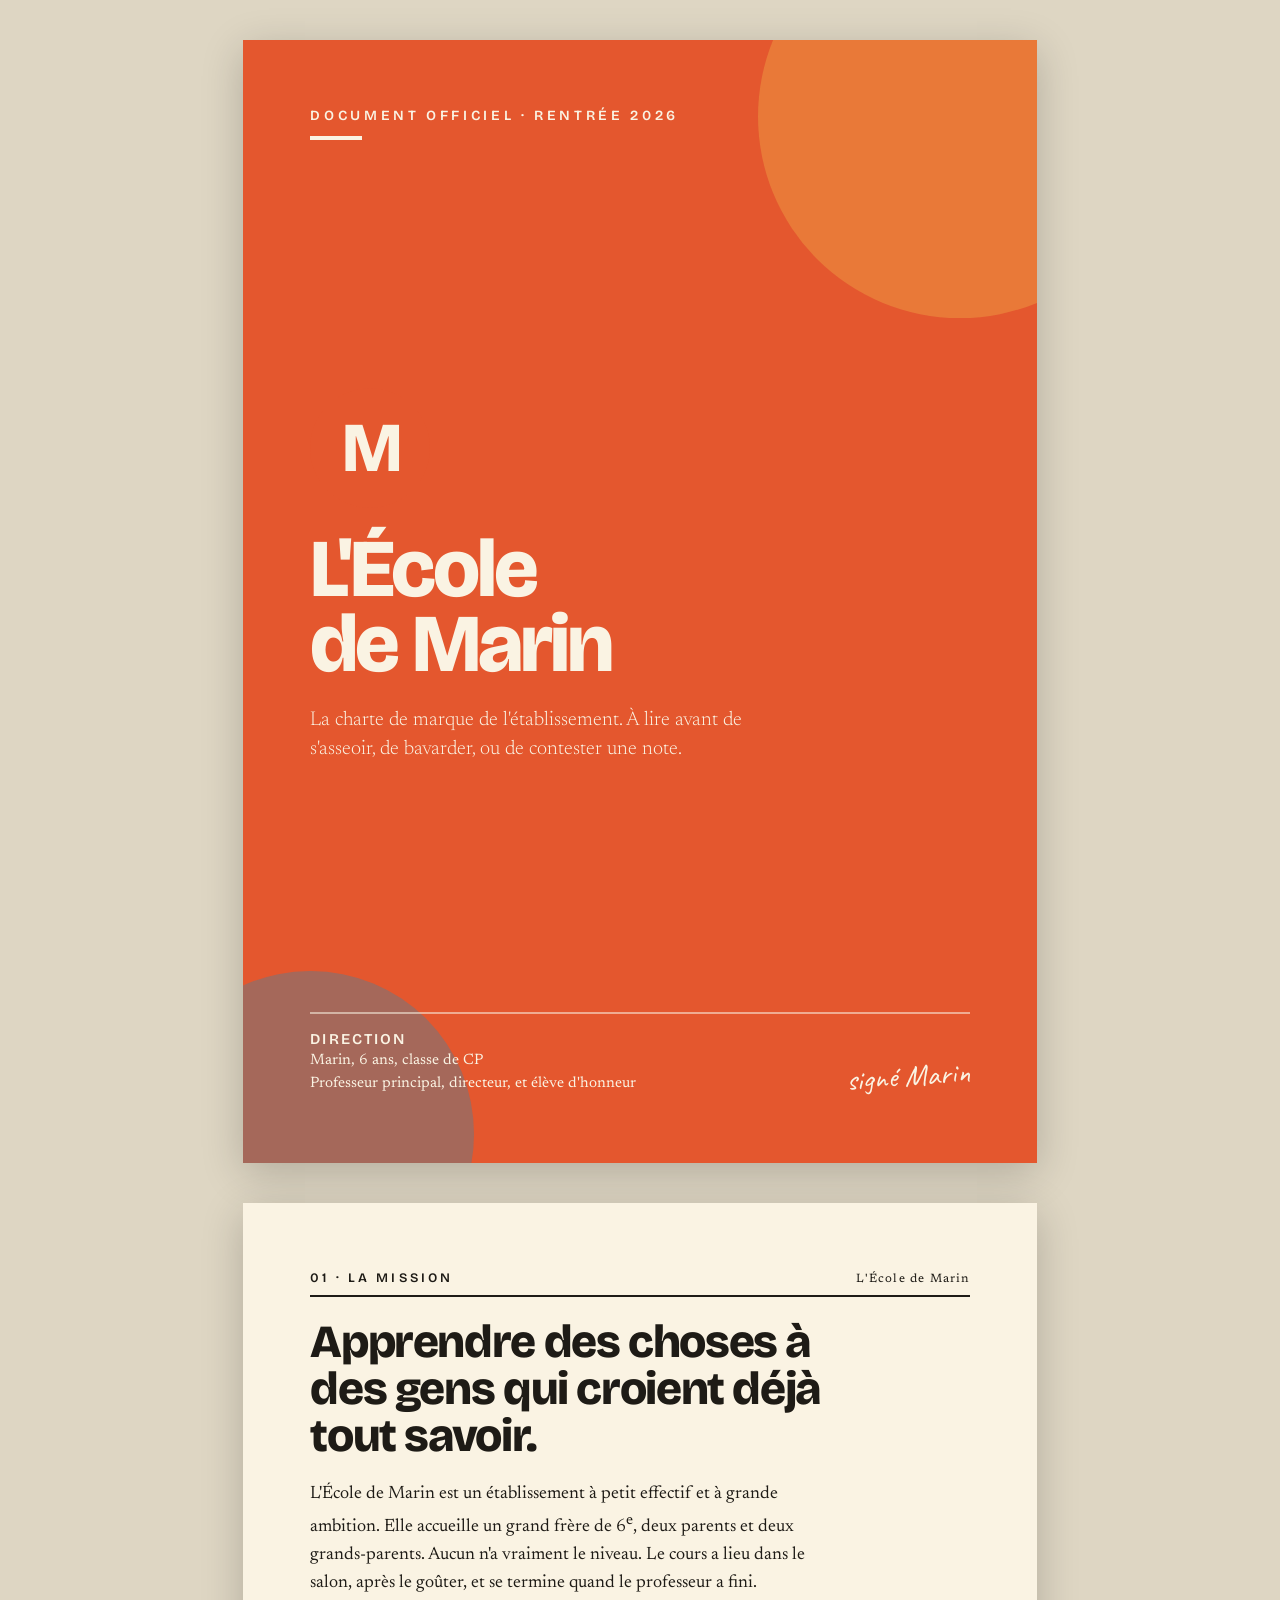
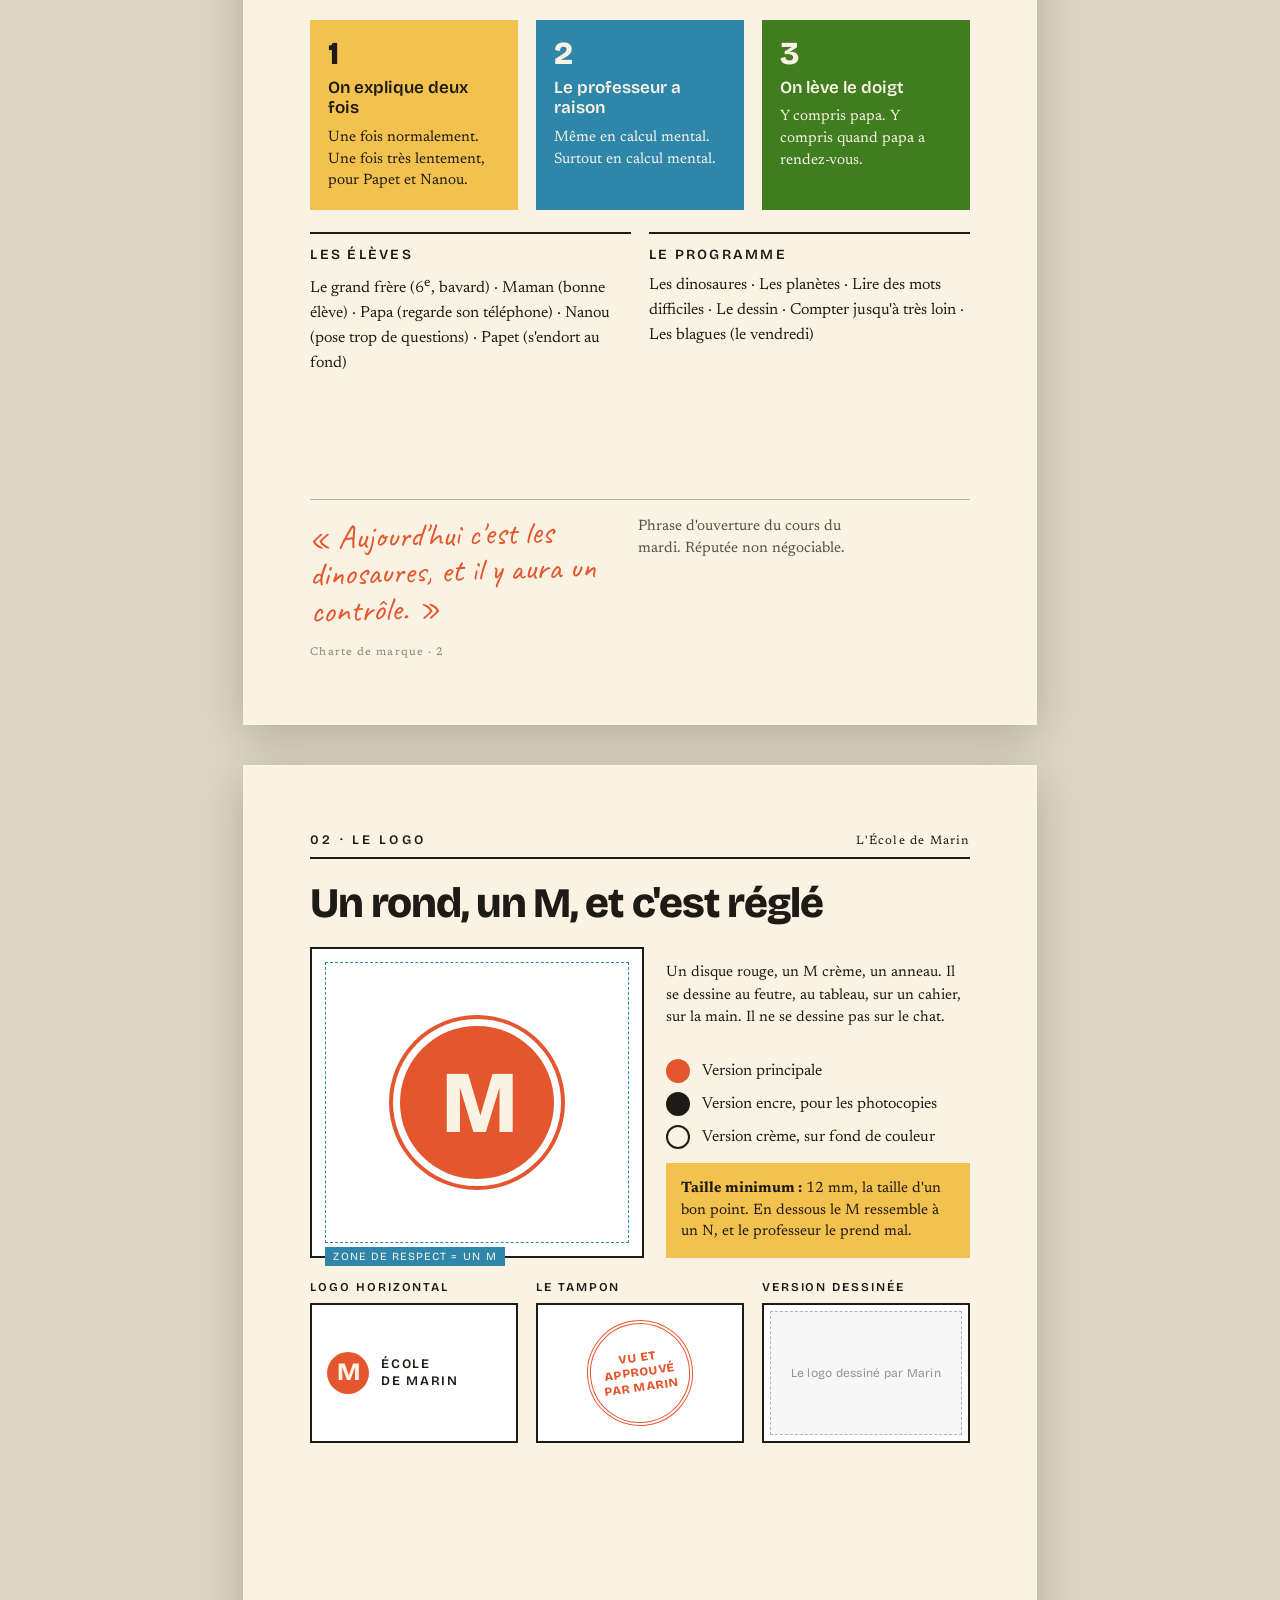
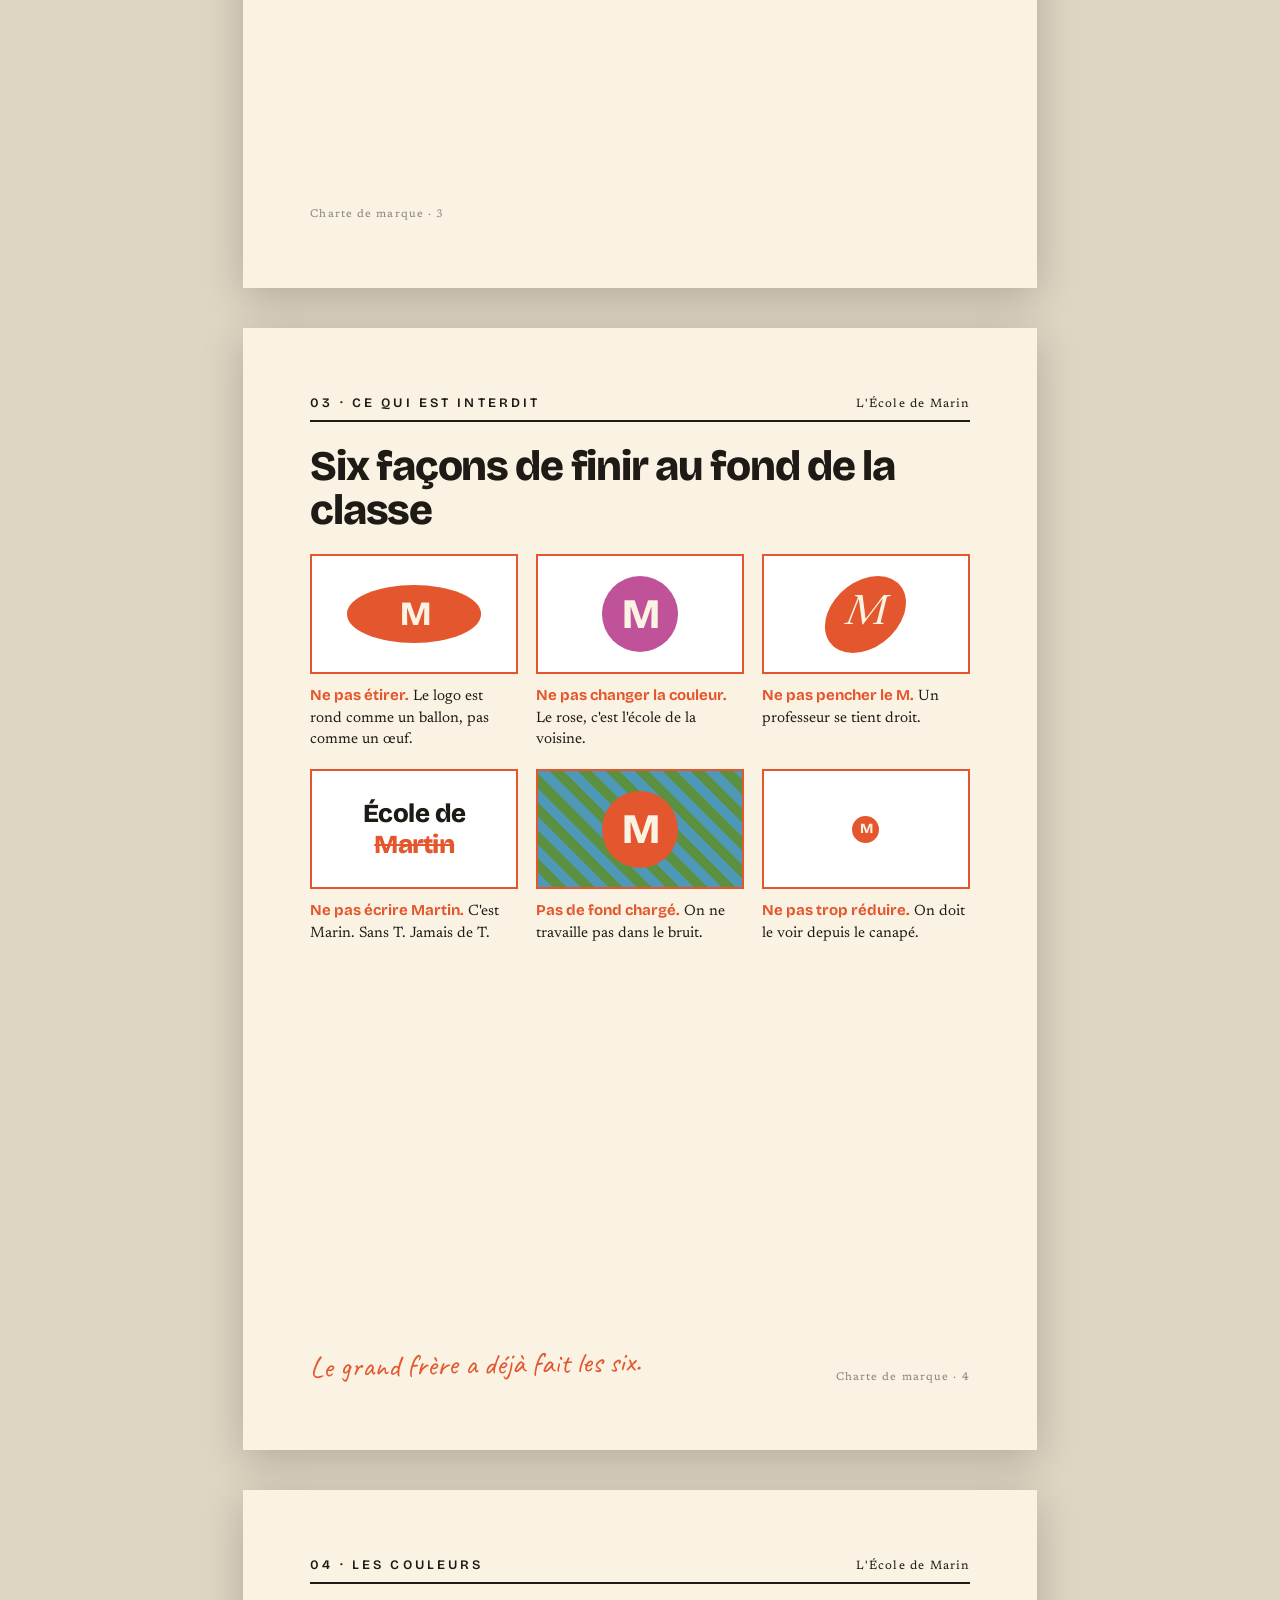
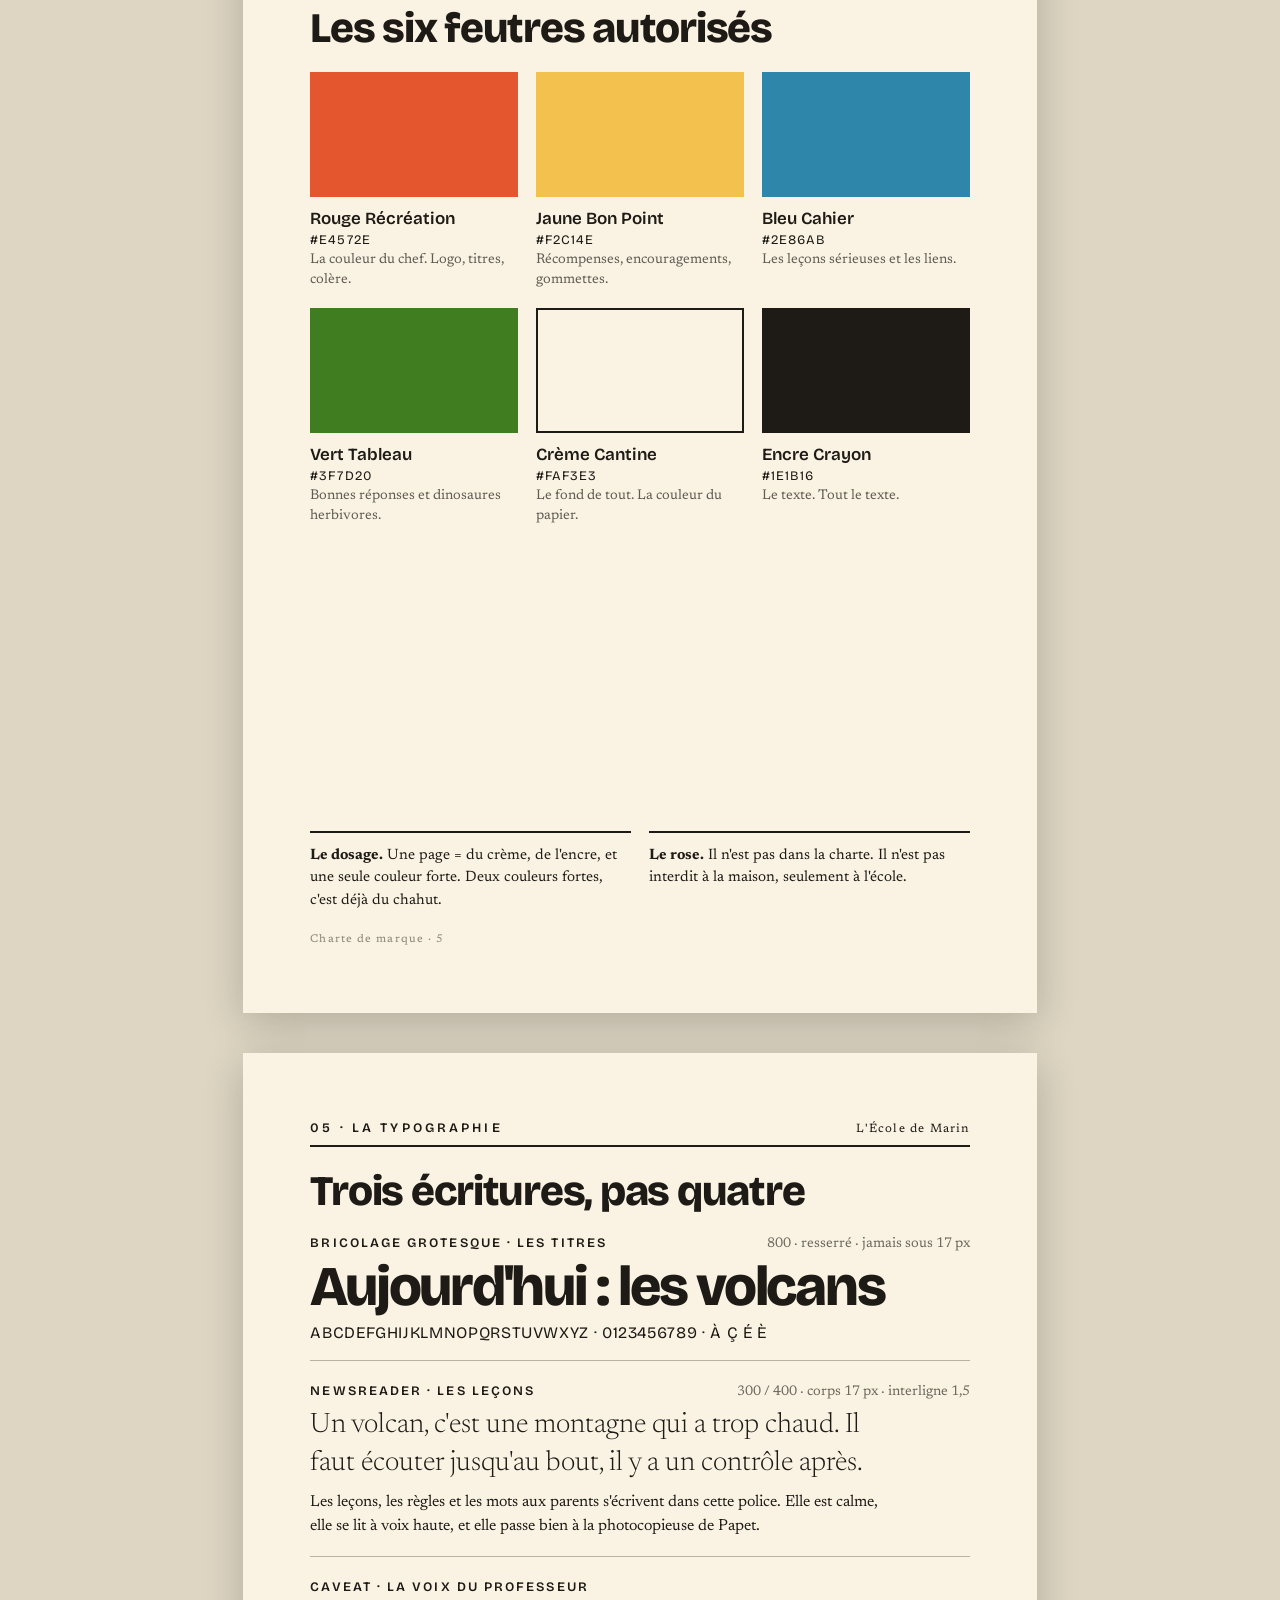
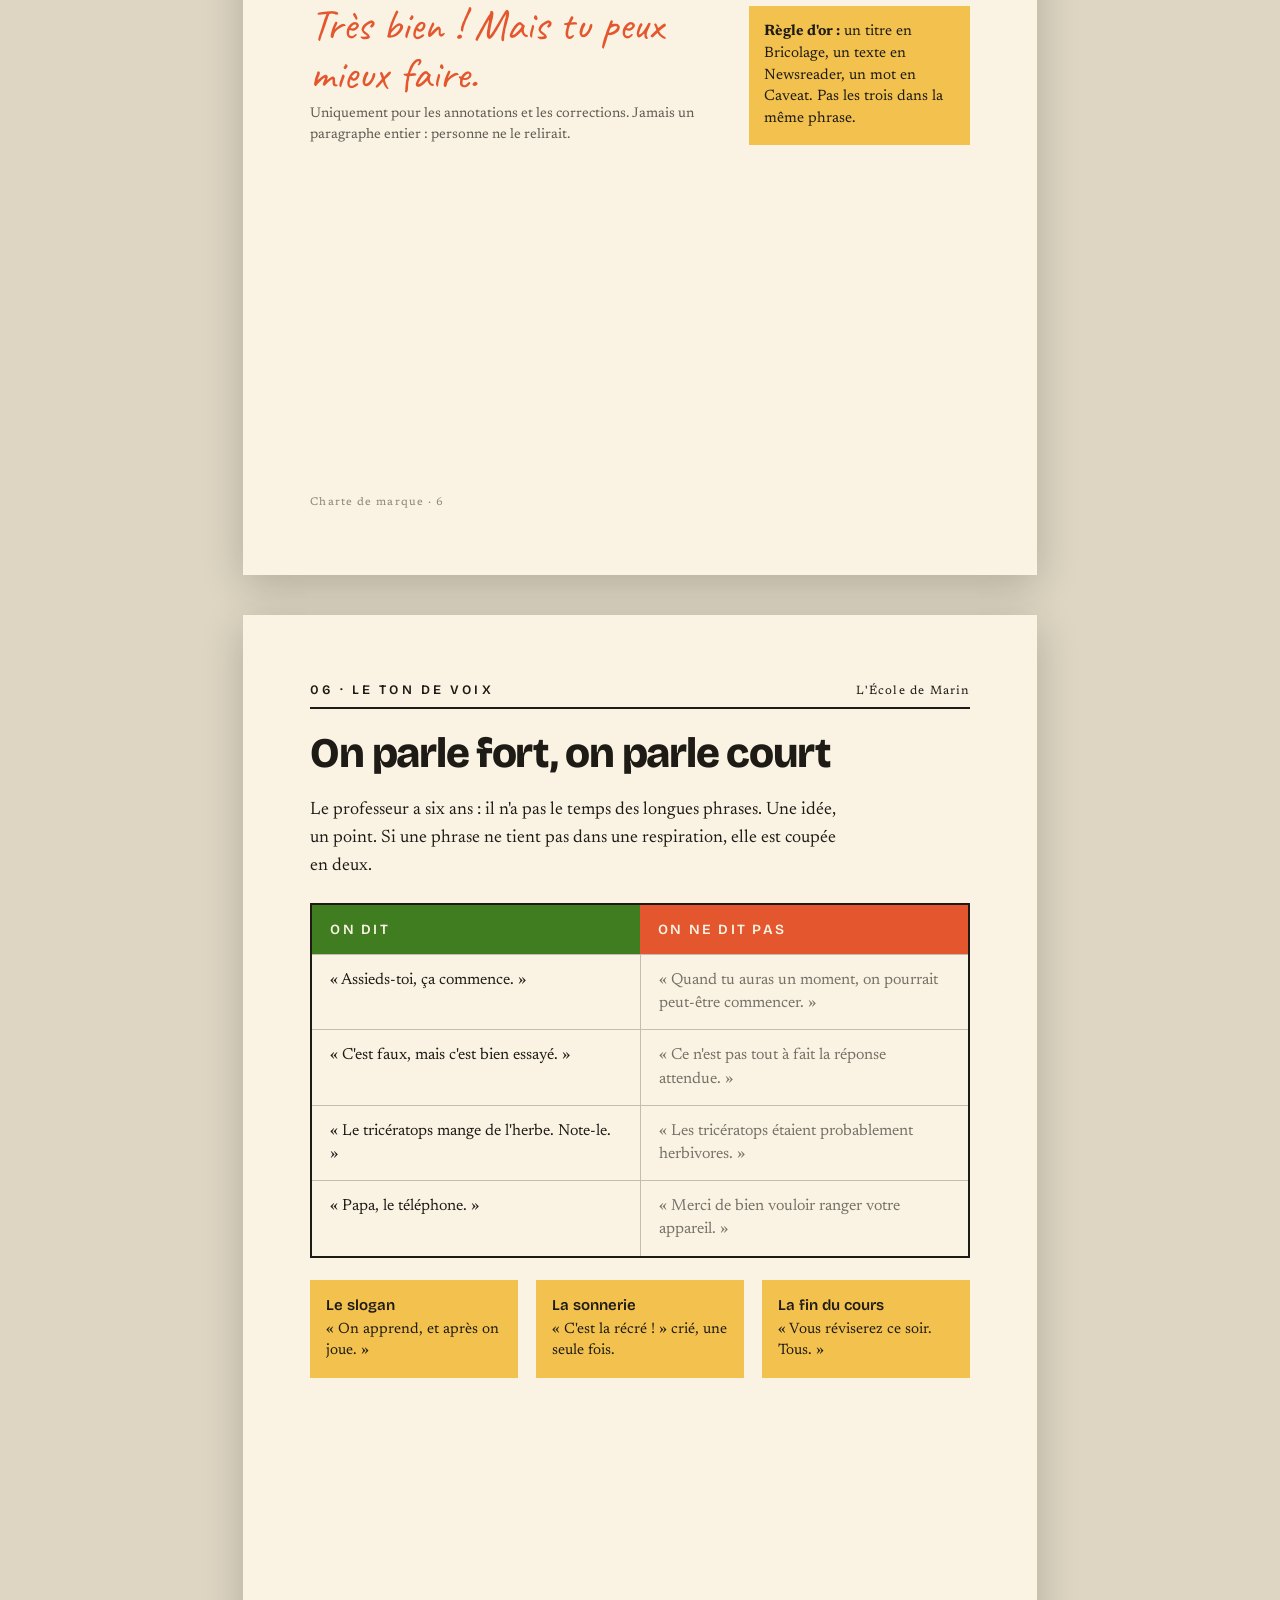
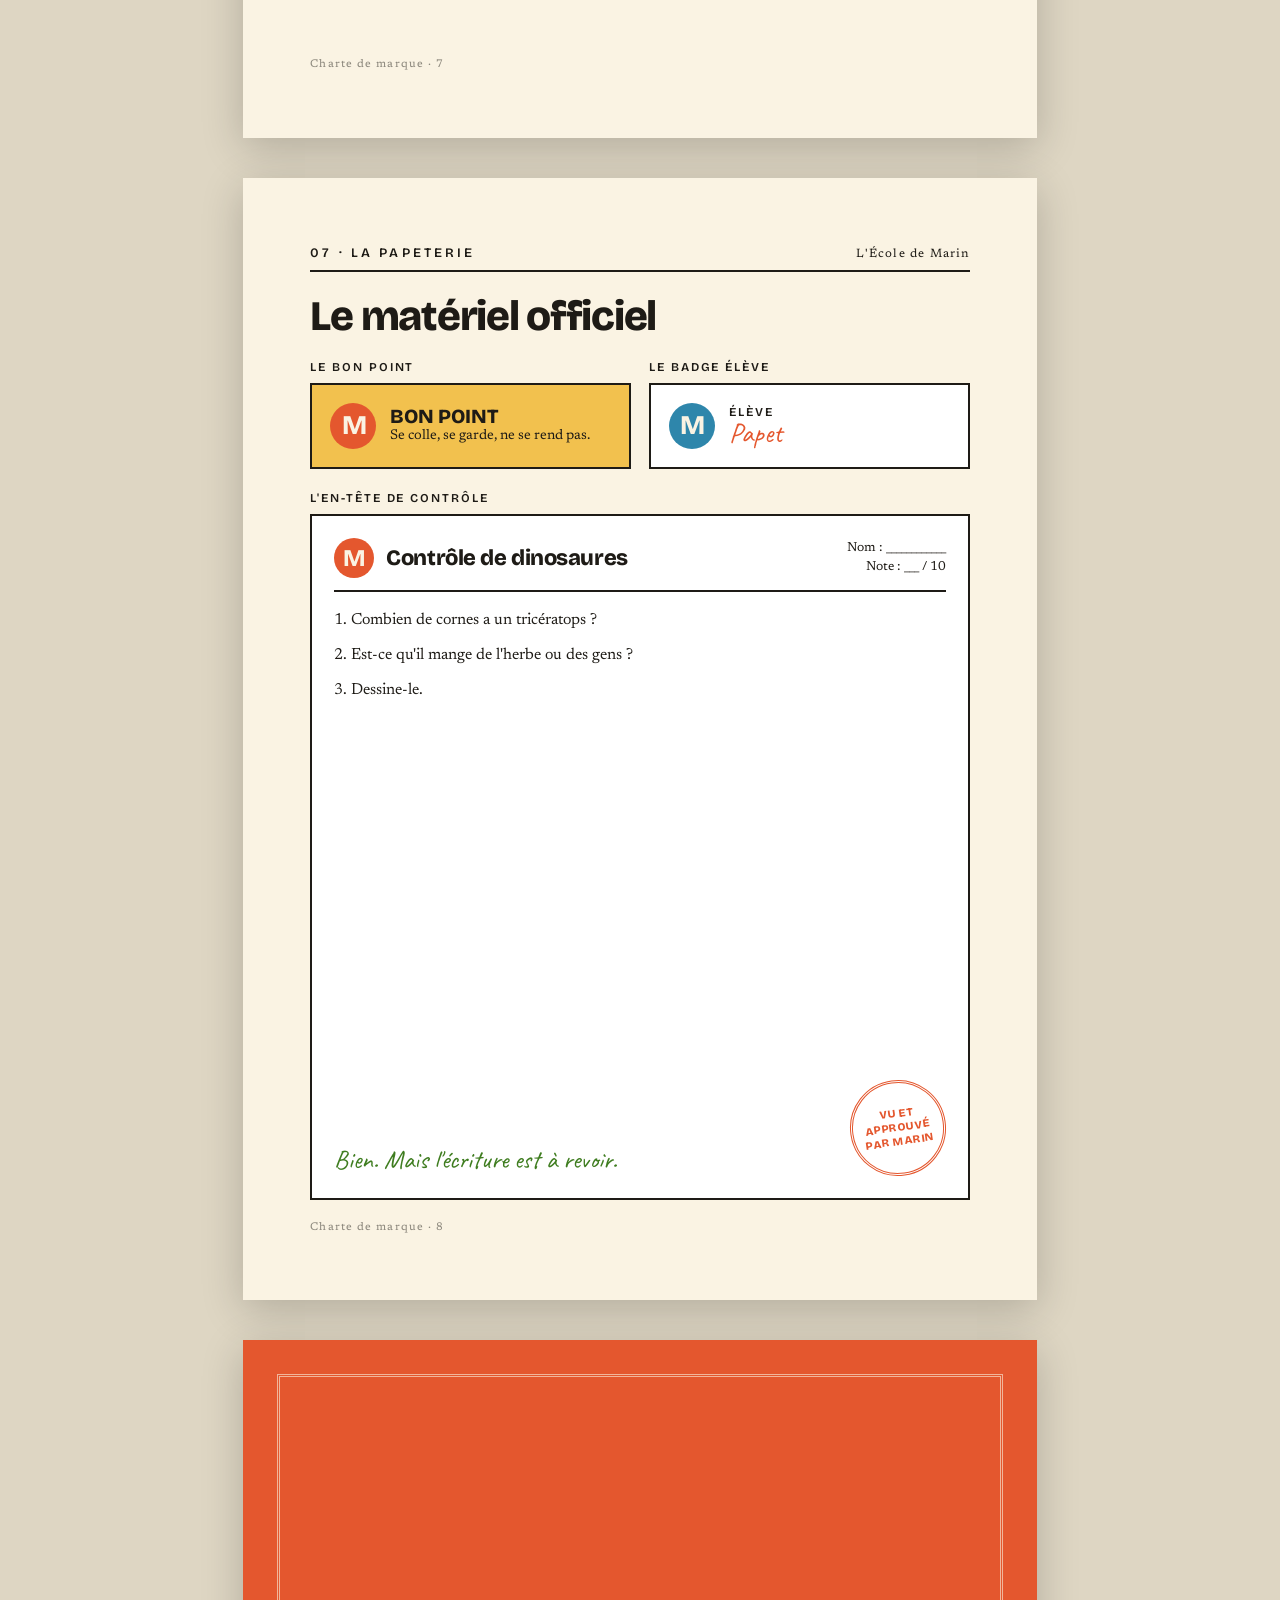
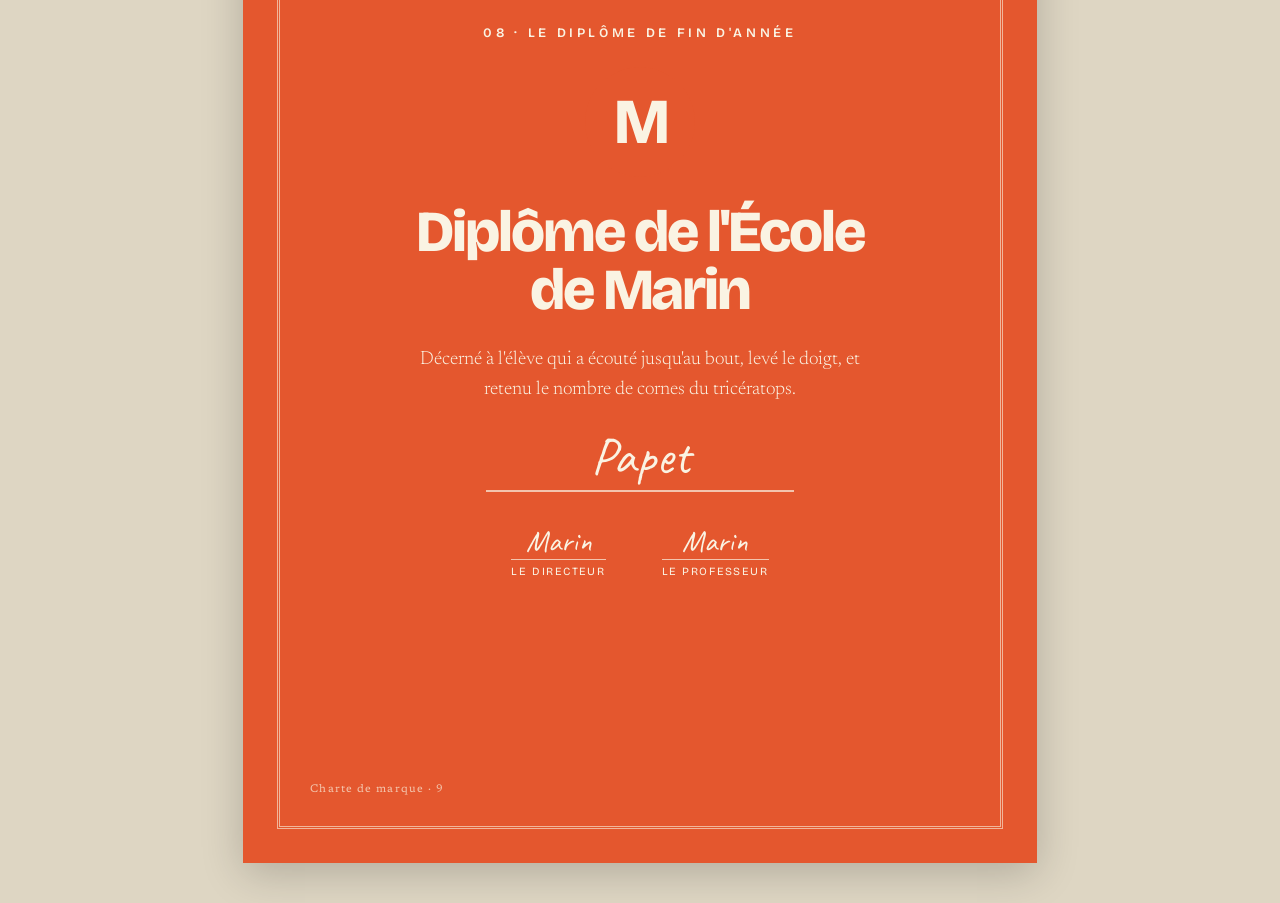
==== index.html @ abdc1044 "Add École de Marin brand guidelines (charte de marque) Implements the 9-page printable A4 brand guid" ====
<!DOCTYPE html>
<html lang="fr">
<head>
<meta charset="utf-8">
<meta name="viewport" content="width=device-width, initial-scale=1">
<title>Charte de marque — L'École de Marin</title>
<meta name="description" content="Charte de marque officielle de l'École de Marin.">
<link rel="preconnect" href="https://fonts.googleapis.com">
<link rel="preconnect" href="https://fonts.gstatic.com" crossorigin>
<link href="https://fonts.googleapis.com/css2?family=Bricolage+Grotesque:opsz,wght@12..96,400;12..96,600;12..96,800&family=Newsreader:opsz,wght@6..72,300;6..72,400;6..72,600&family=Caveat:wght@500;700&display=swap" rel="stylesheet">
<link rel="stylesheet" href="styles.css">
</head>
<body>

<main class="pages">

<!-- 01 — Couverture -->
<section class="sheet sheet--cover">
  <div class="cover-blob cover-blob--yellow"></div>
  <div class="cover-blob cover-blob--blue"></div>

  <div class="cover-top">
    <div class="cover-eyebrow">Document officiel · Rentrée 2026</div>
    <div class="cover-rule"></div>
  </div>

  <div class="cover-mid">
    <div class="disc" style="--d:1.25in;--fs:70px"><span>M</span></div>
    <h1 class="cover-title">L'École<br>de Marin</h1>
    <p class="cover-sub">La charte de marque de l'établissement. À lire avant de s'asseoir, de bavarder, ou de contester une note.</p>
  </div>

  <div class="cover-foot">
    <div class="cover-direction">
      <div class="cover-direction__label">Direction</div>
      <div>Marin, 6 ans, classe de CP</div>
      <div>Professeur principal, directeur, et élève d'honneur</div>
    </div>
    <div class="signature">signé Marin</div>
  </div>
</section>

<!-- 02 — Mission -->
<section class="sheet sheet--light">
  <div class="kicker">
    <div class="kicker__eyebrow">01 · La mission</div>
    <div class="kicker__brand">L'École de Marin</div>
  </div>

  <h2 class="h-lg" style="max-width:6in">Apprendre des choses à des gens qui croient déjà tout savoir.</h2>

  <p class="lede" style="max-width:5.6in">L'École de Marin est un établissement à petit effectif et à grande ambition. Elle accueille un grand frère de 6<sup>e</sup>, deux parents et deux grands-parents. Aucun n'a vraiment le niveau. Le cours a lieu dans le salon, après le goûter, et se termine quand le professeur a fini.</p>

  <div class="grid-3">
    <div class="rule-card" style="--bg:var(--yellow);--fg:var(--ink)">
      <div class="rule-card__num">1</div>
      <div class="rule-card__title">On explique deux fois</div>
      <div class="rule-card__body">Une fois normalement. Une fois très lentement, pour Papet et Nanou.</div>
    </div>
    <div class="rule-card" style="--bg:var(--blue);--fg:var(--cream)">
      <div class="rule-card__num">2</div>
      <div class="rule-card__title">Le professeur a raison</div>
      <div class="rule-card__body">Même en calcul mental. Surtout en calcul mental.</div>
    </div>
    <div class="rule-card" style="--bg:var(--green);--fg:var(--cream)">
      <div class="rule-card__num">3</div>
      <div class="rule-card__title">On lève le doigt</div>
      <div class="rule-card__body">Y compris papa. Y compris quand papa a rendez-vous.</div>
    </div>
  </div>

  <div class="grid-2 grid-2--rule">
    <div class="col-block">
      <div class="col-block__label">Les élèves</div>
      <div class="col-block__body">Le grand frère (6<sup>e</sup>, bavard) · Maman (bonne élève) · Papa (regarde son téléphone) · Nanou (pose trop de questions) · Papet (s'endort au fond)</div>
    </div>
    <div class="col-block">
      <div class="col-block__label">Le programme</div>
      <div class="col-block__body">Les dinosaures · Les planètes · Lire des mots difficiles · Le dessin · Compter jusqu'à très loin · Les blagues (le vendredi)</div>
    </div>
  </div>

  <div class="quote-row">
    <div class="quote-row__quote">« Aujourd'hui c'est les dinosaures, et il y aura un contrôle. »</div>
    <div class="quote-row__caption">Phrase d'ouverture du cours du mardi. Réputée non négociable.</div>
  </div>

  <div class="foot">Charte de marque · 2</div>
</section>

<!-- 03 — Logo -->
<section class="sheet sheet--light">
  <div class="kicker">
    <div class="kicker__eyebrow">02 · Le logo</div>
    <div class="kicker__brand">L'École de Marin</div>
  </div>

  <h2 class="h-md">Un rond, un M, et c'est réglé</h2>

  <div class="logo-showcase">
    <div class="logo-showcase__frame">
      <div class="logo-showcase__guide"></div>
      <div class="disc disc--ringed" style="--d:1.6in;--fs:88px"><span>M</span></div>
      <div class="logo-showcase__tag">Zone de respect = un M</div>
    </div>
    <div class="logo-showcase__notes">
      <p class="body-text">Un disque rouge, un M crème, un anneau. Il se dessine au feutre, au tableau, sur un cahier, sur la main. Il ne se dessine pas sur le chat.</p>
      <div class="version-list">
        <div class="version-list__item"><span class="dot" style="--dc:var(--red)"></span> Version principale</div>
        <div class="version-list__item"><span class="dot" style="--dc:var(--ink)"></span> Version encre, pour les photocopies</div>
        <div class="version-list__item"><span class="dot dot--outline" style="--dc:var(--cream)"></span> Version crème, sur fond de couleur</div>
      </div>
      <div class="callout" style="margin-top:auto"><b>Taille minimum :</b> 12 mm, la taille d'un bon point. En dessous le M ressemble à un N, et le professeur le prend mal.</div>
    </div>
  </div>

  <div class="grid-3 grid-3--stretch">
    <div class="lockup-card">
      <div class="lockup-card__label">Logo horizontal</div>
      <div class="lockup-card__box lockup-card__box--row">
        <div class="disc" style="--d:42px;--fs:25px"><span>M</span></div>
        <div class="lockup-card__wordmark">École<br>de Marin</div>
      </div>
    </div>
    <div class="lockup-card">
      <div class="lockup-card__label">Le tampon</div>
      <div class="lockup-card__box lockup-card__box--center">
        <div class="stamp" style="--d:1.1in;--fs:12px">VU ET<br>APPROUVÉ<br>PAR MARIN</div>
      </div>
    </div>
    <div class="lockup-card">
      <div class="lockup-card__label">Version dessinée</div>
      <div class="lockup-card__box lockup-card__box--slot">
        <div class="image-slot">Le logo dessiné par Marin</div>
      </div>
    </div>
  </div>

  <div class="foot" style="margin-top:auto">Charte de marque · 3</div>
</section>

<!-- 04 — Interdits -->
<section class="sheet sheet--light">
  <div class="kicker">
    <div class="kicker__eyebrow">03 · Ce qui est interdit</div>
    <div class="kicker__brand">L'École de Marin</div>
  </div>

  <h2 class="h-md">Six façons de finir au fond de la classe</h2>

  <div class="grid-3 dont-grid">
    <div class="dont">
      <div class="dont__preview">
        <div class="disc" style="--d:1.4in;--dh:0.6in;--fs:34px"><span>M</span></div>
      </div>
      <div class="dont__caption"><b>Ne pas étirer.</b> Le logo est rond comme un ballon, pas comme un œuf.</div>
    </div>
    <div class="dont">
      <div class="dont__preview">
        <div class="disc" style="--d:0.8in;--fs:42px;--bg:var(--pink)"><span>M</span></div>
      </div>
      <div class="dont__caption"><b>Ne pas changer la couleur.</b> Le rose, c'est l'école de la voisine.</div>
    </div>
    <div class="dont">
      <div class="dont__preview">
        <div class="disc disc--skew" style="--d:0.8in;--fs:42px"><span>M</span></div>
      </div>
      <div class="dont__caption"><b>Ne pas pencher le M.</b> Un professeur se tient droit.</div>
    </div>
    <div class="dont">
      <div class="dont__preview dont__preview--text">
        <div class="dont__wrong-name">École de <span>Martin</span></div>
      </div>
      <div class="dont__caption"><b>Ne pas écrire Martin.</b> C'est Marin. Sans T. Jamais de T.</div>
    </div>
    <div class="dont">
      <div class="dont__preview dont__preview--stripes">
        <div class="disc" style="--d:0.8in;--fs:42px"><span>M</span></div>
      </div>
      <div class="dont__caption"><b>Pas de fond chargé.</b> On ne travaille pas dans le bruit.</div>
    </div>
    <div class="dont">
      <div class="dont__preview">
        <div class="disc" style="--d:0.28in;--fs:14px"><span>M</span></div>
      </div>
      <div class="dont__caption"><b>Ne pas trop réduire.</b> On doit le voir depuis le canapé.</div>
    </div>
  </div>

  <div class="page4-foot">
    <div class="handnote">Le grand frère a déjà fait les six.</div>
    <div class="foot">Charte de marque · 4</div>
  </div>
</section>

<!-- 05 — Couleurs -->
<section class="sheet sheet--light">
  <div class="kicker">
    <div class="kicker__eyebrow">04 · Les couleurs</div>
    <div class="kicker__brand">L'École de Marin</div>
  </div>

  <h2 class="h-md">Les six feutres autorisés</h2>

  <div class="grid-3 swatch-grid">
    <div class="swatch">
      <div class="swatch__chip" style="background:var(--red)"></div>
      <div class="swatch__name">Rouge Récréation</div>
      <div class="swatch__hex">#E4572E</div>
      <div class="swatch__desc">La couleur du chef. Logo, titres, colère.</div>
    </div>
    <div class="swatch">
      <div class="swatch__chip" style="background:var(--yellow)"></div>
      <div class="swatch__name">Jaune Bon Point</div>
      <div class="swatch__hex">#F2C14E</div>
      <div class="swatch__desc">Récompenses, encouragements, gommettes.</div>
    </div>
    <div class="swatch">
      <div class="swatch__chip" style="background:var(--blue)"></div>
      <div class="swatch__name">Bleu Cahier</div>
      <div class="swatch__hex">#2E86AB</div>
      <div class="swatch__desc">Les leçons sérieuses et les liens.</div>
    </div>
    <div class="swatch">
      <div class="swatch__chip" style="background:var(--green)"></div>
      <div class="swatch__name">Vert Tableau</div>
      <div class="swatch__hex">#3F7D20</div>
      <div class="swatch__desc">Bonnes réponses et dinosaures herbivores.</div>
    </div>
    <div class="swatch">
      <div class="swatch__chip swatch__chip--bordered" style="background:var(--cream)"></div>
      <div class="swatch__name">Crème Cantine</div>
      <div class="swatch__hex">#FAF3E3</div>
      <div class="swatch__desc">Le fond de tout. La couleur du papier.</div>
    </div>
    <div class="swatch">
      <div class="swatch__chip" style="background:var(--ink)"></div>
      <div class="swatch__name">Encre Crayon</div>
      <div class="swatch__hex">#1E1B16</div>
      <div class="swatch__desc">Le texte. Tout le texte.</div>
    </div>
  </div>

  <div class="grid-2 grid-2--rule" style="margin-top:auto">
    <div class="body-text"><b>Le dosage.</b> Une page = du crème, de l'encre, et une seule couleur forte. Deux couleurs fortes, c'est déjà du chahut.</div>
    <div class="body-text"><b>Le rose.</b> Il n'est pas dans la charte. Il n'est pas interdit à la maison, seulement à l'école.</div>
  </div>

  <div class="foot">Charte de marque · 5</div>
</section>

<!-- 06 — Typographie -->
<section class="sheet sheet--light">
  <div class="kicker">
    <div class="kicker__eyebrow">05 · La typographie</div>
    <div class="kicker__brand">L'École de Marin</div>
  </div>

  <h2 class="h-md">Trois écritures, pas quatre</h2>

  <div class="type-block">
    <div class="type-block__head">
      <div class="type-block__label">Bricolage Grotesque · les titres</div>
      <div class="type-block__meta">800 · resserré · jamais sous 17 px</div>
    </div>
    <div class="type-block__sample type-block__sample--display">Aujourd'hui : les volcans</div>
    <div class="type-block__charset">ABCDEFGHIJKLMNOPQRSTUVWXYZ · 0123456789 · À Ç É È</div>
  </div>

  <div class="type-block">
    <div class="type-block__head">
      <div class="type-block__label">Newsreader · les leçons</div>
      <div class="type-block__meta">300 / 400 · corps 17 px · interligne 1,5</div>
    </div>
    <div class="type-block__sample type-block__sample--serif">Un volcan, c'est une montagne qui a trop chaud. Il faut écouter jusqu'au bout, il y a un contrôle après.</div>
    <div class="type-block__body">Les leçons, les règles et les mots aux parents s'écrivent dans cette police. Elle est calme, elle se lit à voix haute, et elle passe bien à la photocopieuse de Papet.</div>
  </div>

  <div class="type-foot">
    <div class="type-hand">
      <div class="type-block__label">Caveat · la voix du professeur</div>
      <div class="type-hand__sample">Très bien ! Mais tu peux mieux faire.</div>
      <div class="type-hand__note">Uniquement pour les annotations et les corrections. Jamais un paragraphe entier : personne ne le relirait.</div>
    </div>
    <div class="callout callout--fixed"><b>Règle d'or :</b> un titre en Bricolage, un texte en Newsreader, un mot en Caveat. Pas les trois dans la même phrase.</div>
  </div>

  <div class="foot" style="margin-top:auto">Charte de marque · 6</div>
</section>

<!-- 07 — Ton de voix -->
<section class="sheet sheet--light">
  <div class="kicker">
    <div class="kicker__eyebrow">06 · Le ton de voix</div>
    <div class="kicker__brand">L'École de Marin</div>
  </div>

  <h2 class="h-md">On parle fort, on parle court</h2>

  <p class="lede" style="max-width:5.6in">Le professeur a six ans : il n'a pas le temps des longues phrases. Une idée, un point. Si une phrase ne tient pas dans une respiration, elle est coupée en deux.</p>

  <div class="voice-table">
    <div class="voice-table__head voice-table__head--do">On dit</div>
    <div class="voice-table__head voice-table__head--dont">On ne dit pas</div>
    <div class="voice-table__cell">« Assieds-toi, ça commence. »</div>
    <div class="voice-table__cell voice-table__cell--dont">« Quand tu auras un moment, on pourrait peut-être commencer. »</div>
    <div class="voice-table__cell">« C'est faux, mais c'est bien essayé. »</div>
    <div class="voice-table__cell voice-table__cell--dont">« Ce n'est pas tout à fait la réponse attendue. »</div>
    <div class="voice-table__cell">« Le tricératops mange de l'herbe. Note-le. »</div>
    <div class="voice-table__cell voice-table__cell--dont">« Les tricératops étaient probablement herbivores. »</div>
    <div class="voice-table__cell">« Papa, le téléphone. »</div>
    <div class="voice-table__cell voice-table__cell--dont">« Merci de bien vouloir ranger votre appareil. »</div>
  </div>

  <div class="grid-3">
    <div class="voice-tile">
      <div class="voice-tile__label">Le slogan</div>
      <div class="voice-tile__body">« On apprend, et après on joue. »</div>
    </div>
    <div class="voice-tile">
      <div class="voice-tile__label">La sonnerie</div>
      <div class="voice-tile__body">« C'est la récré ! » crié, une seule fois.</div>
    </div>
    <div class="voice-tile">
      <div class="voice-tile__label">La fin du cours</div>
      <div class="voice-tile__body">« Vous réviserez ce soir. Tous. »</div>
    </div>
  </div>

  <div class="foot" style="margin-top:auto">Charte de marque · 7</div>
</section>

<!-- 08 — Papeterie -->
<section class="sheet sheet--light">
  <div class="kicker">
    <div class="kicker__eyebrow">07 · La papeterie</div>
    <div class="kicker__brand">L'École de Marin</div>
  </div>

  <h2 class="h-md">Le matériel officiel</h2>

  <div class="grid-2">
    <div class="lockup-card">
      <div class="lockup-card__label">Le bon point</div>
      <div class="stationery-card stationery-card--yellow">
        <div class="disc" style="--d:46px;--fs:27px"><span>M</span></div>
        <div>
          <div class="stationery-card__title">BON POINT</div>
          <div class="stationery-card__sub">Se colle, se garde, ne se rend pas.</div>
        </div>
      </div>
    </div>
    <div class="lockup-card">
      <div class="lockup-card__label">Le badge élève</div>
      <div class="stationery-card stationery-card--white">
        <div class="disc" style="--d:46px;--fs:27px;--bg:var(--blue)"><span>M</span></div>
        <div>
          <div class="stationery-card__eyebrow">Élève</div>
          <div class="stationery-card__name">Papet</div>
        </div>
      </div>
    </div>
  </div>

  <div class="lockup-card" style="flex:1">
    <div class="lockup-card__label">L'en-tête de contrôle</div>
    <div class="exam-sheet">
      <div class="exam-sheet__head">
        <div class="exam-sheet__title">
          <div class="disc" style="--d:40px;--fs:24px"><span>M</span></div>
          <div class="exam-sheet__title-text">Contrôle de dinosaures</div>
        </div>
        <div class="exam-sheet__fields">
          <div>Nom : ____________</div>
          <div>Note : ___ / 10</div>
        </div>
      </div>
      <div class="exam-sheet__questions">
        <div>1. Combien de cornes a un tricératops ?</div>
        <div>2. Est-ce qu'il mange de l'herbe ou des gens ?</div>
        <div>3. Dessine-le.</div>
      </div>
      <div class="exam-sheet__foot">
        <div class="handnote handnote--green">Bien. Mais l'écriture est à revoir.</div>
        <div class="stamp stamp--sm" style="--d:1in;--fs:11px">VU ET<br>APPROUVÉ<br>PAR MARIN</div>
      </div>
    </div>
  </div>

  <div class="foot">Charte de marque · 8</div>
</section>

<!-- 09 — Diplôme -->
<section class="sheet sheet--diploma">
  <div class="diploma-border"></div>
  <div class="diploma-eyebrow">08 · Le diplôme de fin d'année</div>
  <div class="disc" style="--d:1.15in;--fs:64px"><span>M</span></div>
  <h2 class="diploma-title">Diplôme de l'École<br>de Marin</h2>
  <p class="diploma-text">Décerné à l'élève qui a écouté jusqu'au bout, levé le doigt, et retenu le nombre de cornes du tricératops.</p>
  <div class="diploma-name">Papet</div>
  <div class="diploma-signatures">
    <div class="diploma-signatures__item">
      <div class="diploma-signatures__name">Marin</div>
      <div class="diploma-signatures__role">Le directeur</div>
    </div>
    <div class="diploma-signatures__item">
      <div class="diploma-signatures__name">Marin</div>
      <div class="diploma-signatures__role">Le professeur</div>
    </div>
  </div>
  <div class="diploma-foot">Charte de marque · 9</div>
</section>

</main>

</body>
</html>
---- styles.css ----
/* =========================================================
   L'École de Marin — Charte de marque
   ========================================================= */

:root {
  --red: #E4572E;
  --yellow: #F2C14E;
  --blue: #2E86AB;
  --green: #3F7D20;
  --pink: #C05299;
  --cream: #FAF3E3;
  --ink: #1E1B16;
  --desk: #DED6C3;

  --font-display: 'Bricolage Grotesque', sans-serif;
  --font-body: 'Newsreader', Georgia, serif;
  --font-hand: 'Caveat', cursive;

  --page-w: 210mm;
  --page-h: 297mm;
  --page-pad: 0.7in;
}

* { box-sizing: border-box; }

html, body {
  margin: 0;
  background: var(--desk);
}

a { color: var(--blue); text-decoration: underline; text-underline-offset: 2px; }
a:hover { color: var(--red); }

/* ---------- page shell ---------- */

.pages {
  display: flex;
  flex-direction: column;
  align-items: center;
  gap: 40px;
  padding: 40px 20px;
}

.sheet {
  position: relative;
  width: var(--page-w);
  height: var(--page-h);
  padding: var(--page-pad);
  overflow: hidden;
  font-family: var(--font-body);
  box-shadow: 0 10px 40px rgba(0, 0, 0, 0.2);
  flex: none;
}

.sheet--light { background: var(--cream); color: var(--ink); }

.sheet--light,
.sheet--cover {
  display: flex;
  flex-direction: column;
  gap: 22px;
}

/* ---------- shared bits ---------- */

.kicker {
  display: flex;
  justify-content: space-between;
  align-items: baseline;
  border-bottom: 2px solid var(--ink);
  padding-bottom: 9px;
}

.kicker__eyebrow {
  font-family: var(--font-display);
  font-weight: 600;
  font-size: 13px;
  letter-spacing: 0.24em;
  text-transform: uppercase;
}

.kicker__brand {
  font-size: 12px;
  letter-spacing: 0.1em;
}

.h-lg {
  margin: 0;
  font-family: var(--font-display);
  font-weight: 800;
  font-size: 46px;
  line-height: 1.02;
  letter-spacing: -0.03em;
}

.h-md {
  margin: 0;
  font-family: var(--font-display);
  font-weight: 800;
  font-size: 42px;
  line-height: 1.05;
  letter-spacing: -0.03em;
}

.lede {
  margin: 0;
  font-size: 18px;
  line-height: 1.55;
}

.body-text {
  font-size: 15px;
  line-height: 1.5;
}

.foot {
  font-size: 11px;
  letter-spacing: 0.1em;
  color: rgba(30, 27, 22, 0.5);
}

.callout {
  padding: 15px;
  background: var(--yellow);
  font-size: 15px;
  line-height: 1.45;
}

.callout--fixed { max-width: 2.3in; flex: none; }

.grid-2 {
  display: grid;
  grid-template-columns: repeat(2, minmax(0, 1fr));
  gap: 18px;
}

.grid-2--rule > * {
  border-top: 2px solid var(--ink);
  padding-top: 12px;
}

.grid-3 {
  display: grid;
  grid-template-columns: repeat(3, minmax(0, 1fr));
  gap: 18px;
}

.grid-3--stretch { align-items: stretch; }

.col-block {
  display: flex;
  flex-direction: column;
  gap: 10px;
}

.col-block__label {
  font-family: var(--font-display);
  font-weight: 600;
  font-size: 14px;
  letter-spacing: 0.16em;
  text-transform: uppercase;
}

.col-block__body { font-size: 16px; line-height: 1.55; }

/* circular M mark */

.disc {
  width: var(--d);
  height: var(--dh, var(--d));
  border-radius: 50%;
  background: var(--bg, var(--red));
  color: var(--fg, var(--cream));
  display: grid;
  place-items: center;
  flex: none;
}

.disc span {
  font-family: var(--font-display);
  font-weight: 800;
  font-size: var(--fs);
  line-height: 1;
  letter-spacing: -0.05em;
}

.disc--ringed {
  box-shadow: 0 0 0 7px #fff, 0 0 0 11px var(--red);
}

.disc--skew { transform: skewX(-18deg); }
.disc--skew span { font-family: var(--font-body); font-weight: 400; }

.stamp {
  width: var(--d);
  height: var(--d);
  border-radius: 50%;
  border: 4px double var(--red);
  color: var(--red);
  display: grid;
  place-items: center;
  text-align: center;
  font-family: var(--font-display);
  font-weight: 800;
  font-size: var(--fs);
  letter-spacing: 0.05em;
  line-height: 1.25;
  transform: rotate(-8deg);
  flex: none;
}

.stamp--sm { border-width: 3px; }

/* ---------- 01 cover ---------- */

.sheet--cover {
  background: var(--red);
  color: var(--cream);
  justify-content: space-between;
}

.cover-blob {
  position: absolute;
  border-radius: 50%;
}

.cover-blob--yellow {
  right: -1.3in; top: -1.3in;
  width: 4.2in; height: 4.2in;
  background: var(--yellow);
  opacity: 0.32;
}

.cover-blob--blue {
  left: -1in; bottom: -1.4in;
  width: 3.4in; height: 3.4in;
  background: var(--blue);
  opacity: 0.35;
}

.cover-top { position: relative; display: flex; flex-direction: column; gap: 12px; }

.cover-eyebrow {
  font-family: var(--font-display);
  font-weight: 600;
  font-size: 14px;
  letter-spacing: 0.26em;
  text-transform: uppercase;
}

.cover-rule { width: 52px; height: 4px; background: var(--cream); }

.cover-mid { position: relative; display: flex; flex-direction: column; gap: 24px; }

.cover-title {
  margin: 0;
  font-family: var(--font-display);
  font-weight: 800;
  font-size: 82px;
  line-height: 0.92;
  letter-spacing: -0.035em;
}

.cover-sub {
  margin: 0;
  max-width: 4.8in;
  font-size: 20px;
  line-height: 1.45;
  font-weight: 300;
}

.cover-foot {
  position: relative;
  display: flex;
  justify-content: space-between;
  align-items: flex-end;
  gap: 24px;
  border-top: 2px solid rgba(250, 243, 227, 0.55);
  padding-top: 14px;
}

.cover-direction { font-size: 15px; line-height: 1.5; }

.cover-direction__label {
  font-family: var(--font-display);
  font-weight: 600;
  letter-spacing: 0.14em;
  text-transform: uppercase;
}

.signature {
  font-family: var(--font-hand);
  font-size: 30px;
  transform: rotate(-4deg);
}

/* ---------- 02 mission ---------- */

.rule-card {
  display: flex;
  flex-direction: column;
  gap: 8px;
  padding: 18px;
  background: var(--bg);
  color: var(--fg);
}

.rule-card__num {
  font-family: var(--font-display);
  font-weight: 800;
  font-size: 32px;
  line-height: 1;
}

.rule-card__title {
  font-family: var(--font-display);
  font-weight: 600;
  font-size: 17px;
  line-height: 1.2;
}

.rule-card__body { font-size: 15px; line-height: 1.45; }

.quote-row {
  margin-top: auto;
  display: flex;
  gap: 20px;
  align-items: flex-start;
  border-top: 1px solid rgba(30, 27, 22, 0.3);
  padding-top: 16px;
}

.quote-row__quote {
  font-family: var(--font-hand);
  font-size: 33px;
  line-height: 1.1;
  color: var(--red);
  max-width: 3.2in;
  transform: rotate(-1.5deg);
}

.quote-row__caption {
  font-size: 15px;
  line-height: 1.5;
  max-width: 2.6in;
  color: rgba(30, 27, 22, 0.75);
}

/* ---------- 03 logo ---------- */

.logo-showcase {
  display: grid;
  grid-template-columns: minmax(0, 1.1fr) minmax(0, 1fr);
  gap: 22px;
  align-items: stretch;
}

.logo-showcase__frame {
  position: relative;
  padding: 26px;
  background: #fff;
  border: 2px solid var(--ink);
  display: grid;
  place-items: center;
}

.logo-showcase__guide { position: absolute; inset: 13px; border: 1px dashed var(--blue); }

.logo-showcase__tag {
  position: absolute;
  left: 13px;
  bottom: -10px;
  background: var(--blue);
  color: var(--cream);
  font-family: var(--font-display);
  font-size: 11px;
  letter-spacing: 0.12em;
  padding: 3px 8px;
  text-transform: uppercase;
}

.logo-showcase__notes { display: flex; flex-direction: column; gap: 14px; }

.version-list { display: flex; flex-direction: column; gap: 9px; }

.version-list__item { display: flex; gap: 12px; align-items: center; font-size: 16px; }

.dot {
  width: 24px; height: 24px;
  border-radius: 50%;
  background: var(--dc);
  flex: none;
}

.dot--outline { border: 2px solid var(--ink); }

.lockup-card { display: flex; flex-direction: column; gap: 9px; }

.lockup-card__label {
  font-family: var(--font-display);
  font-weight: 600;
  font-size: 12px;
  letter-spacing: 0.16em;
  text-transform: uppercase;
}

.lockup-card__box {
  flex: 1;
  border: 2px solid var(--ink);
  background: #fff;
}

.lockup-card__box--row {
  display: flex;
  align-items: center;
  gap: 12px;
  padding: 15px;
}

.lockup-card__box--center {
  display: grid;
  place-items: center;
  padding: 15px;
}

.lockup-card__box--slot { min-height: 1.4in; }

.lockup-card__wordmark {
  font-family: var(--font-display);
  font-weight: 600;
  font-size: 13px;
  letter-spacing: 0.13em;
  line-height: 1.3;
  text-transform: uppercase;
}

.image-slot {
  display: flex;
  align-items: center;
  justify-content: center;
  text-align: center;
  padding: 12px;
  margin: 6px;
  width: calc(100% - 12px);
  height: calc(100% - 12px);
  font-family: var(--font-display);
  font-size: 12px;
  letter-spacing: 0.02em;
  color: rgba(30, 27, 22, 0.45);
  background: rgba(127, 127, 127, 0.06);
  border: 1.5px dashed rgba(30, 27, 22, 0.3);
}

/* ---------- 04 interdits ---------- */

.dont-grid { grid-template-rows: repeat(2, auto); }

.dont { display: flex; flex-direction: column; gap: 11px; }

.dont__preview {
  height: 1.25in;
  display: grid;
  place-items: center;
  background: #fff;
  border: 2px solid var(--red);
}

.dont__preview--text { padding: 0 10px; text-align: center; }

.dont__preview--stripes {
  position: relative;
  overflow: hidden;
}

.dont__preview--stripes::before {
  content: "";
  position: absolute;
  inset: 0;
  background: repeating-linear-gradient(45deg, var(--blue) 0 10px, var(--green) 10px 20px);
  opacity: 0.85;
}

.dont__preview--stripes .disc { position: relative; }

.dont__wrong-name {
  font-family: var(--font-display);
  font-weight: 800;
  font-size: 26px;
  letter-spacing: -0.02em;
}

.dont__wrong-name span { color: var(--red); text-decoration: line-through; }

.dont__caption { font-size: 15px; line-height: 1.45; }

.dont__caption b { font-family: var(--font-display); color: var(--red); }

.page4-foot {
  margin-top: auto;
  display: flex;
  justify-content: space-between;
  align-items: flex-end;
  gap: 20px;
}

.handnote {
  font-family: var(--font-hand);
  font-size: 30px;
  color: var(--red);
  transform: rotate(-1deg);
}

.handnote--green { font-size: 26px; color: var(--green); transform: none; }

/* ---------- 05 couleurs ---------- */

.swatch { display: flex; flex-direction: column; }

.swatch__chip { height: 1.3in; }

.swatch__chip--bordered { border: 2px solid var(--ink); }

.swatch__name {
  font-family: var(--font-display);
  font-weight: 600;
  font-size: 17px;
  margin-top: 11px;
}

.swatch__hex {
  font-family: var(--font-display);
  font-size: 13px;
  letter-spacing: 0.08em;
  margin-top: 3px;
}

.swatch__desc {
  font-size: 14px;
  line-height: 1.4;
  color: rgba(30, 27, 22, 0.7);
  margin-top: 3px;
}

/* ---------- 06 typographie ---------- */

.type-block {
  display: flex;
  flex-direction: column;
  gap: 8px;
  padding-bottom: 18px;
  border-bottom: 1px solid rgba(30, 27, 22, 0.3);
}

.type-block__head {
  display: flex;
  justify-content: space-between;
  align-items: baseline;
  gap: 16px;
}

.type-block__label {
  font-family: var(--font-display);
  font-weight: 600;
  font-size: 13px;
  letter-spacing: 0.16em;
  text-transform: uppercase;
}

.type-block__meta { font-size: 14px; color: rgba(30, 27, 22, 0.65); }

.type-block__sample--display {
  font-family: var(--font-display);
  font-weight: 800;
  font-size: 56px;
  line-height: 1;
  letter-spacing: -0.04em;
}

.type-block__charset { font-family: var(--font-display); font-size: 16px; letter-spacing: 0.04em; }

.type-block__sample--serif {
  font-size: 28px;
  line-height: 1.35;
  font-weight: 300;
  max-width: 6.1in;
}

.type-block__body { font-size: 16px; line-height: 1.5; max-width: 6.1in; }

.type-foot {
  display: flex;
  justify-content: space-between;
  align-items: flex-end;
  gap: 22px;
}

.type-hand { display: flex; flex-direction: column; gap: 6px; }

.type-hand__sample { font-family: var(--font-hand); font-size: 44px; line-height: 1.1; color: var(--red); }

.type-hand__note { font-size: 14px; line-height: 1.45; color: rgba(30, 27, 22, 0.7); max-width: 4.2in; }

/* ---------- 07 ton de voix ---------- */

.voice-table {
  display: grid;
  grid-template-columns: repeat(2, minmax(0, 1fr));
  border: 2px solid var(--ink);
}

.voice-table__head {
  padding: 16px 18px;
  font-family: var(--font-display);
  font-weight: 600;
  font-size: 14px;
  letter-spacing: 0.16em;
  text-transform: uppercase;
  color: var(--cream);
}

.voice-table__head--do { background: var(--green); }
.voice-table__head--dont { background: var(--red); }

.voice-table__cell {
  padding: 14px 18px;
  font-size: 16px;
  line-height: 1.45;
  border-top: 1px solid rgba(30, 27, 22, 0.25);
}

.voice-table__cell--dont {
  border-left: 1px solid rgba(30, 27, 22, 0.25);
  color: rgba(30, 27, 22, 0.6);
}

.voice-tile { padding: 16px; background: var(--yellow); }

.voice-tile__label {
  font-family: var(--font-display);
  font-weight: 600;
  font-size: 15px;
  margin-bottom: 5px;
}

.voice-tile__body { font-size: 15px; line-height: 1.45; }

/* ---------- 08 papeterie ---------- */

.stationery-card {
  display: flex;
  align-items: center;
  gap: 14px;
  padding: 18px;
  border: 2px solid var(--ink);
}

.stationery-card--yellow { background: var(--yellow); }
.stationery-card--white { background: #fff; }

.stationery-card__title { font-family: var(--font-display); font-weight: 800; font-size: 20px; line-height: 1.1; }
.stationery-card__sub { font-size: 14px; line-height: 1.4; }

.stationery-card__eyebrow {
  font-family: var(--font-display);
  font-weight: 600;
  font-size: 12px;
  letter-spacing: 0.16em;
  text-transform: uppercase;
}

.stationery-card__name { font-family: var(--font-hand); font-size: 28px; line-height: 1; color: var(--red); }

.exam-sheet {
  flex: 1;
  border: 2px solid var(--ink);
  background: #fff;
  padding: 22px;
  display: flex;
  flex-direction: column;
  gap: 16px;
}

.exam-sheet__head {
  display: flex;
  justify-content: space-between;
  align-items: flex-start;
  gap: 20px;
  border-bottom: 2px solid var(--ink);
  padding-bottom: 12px;
}

.exam-sheet__title { display: flex; align-items: center; gap: 12px; }

.exam-sheet__title-text {
  font-family: var(--font-display);
  font-weight: 800;
  font-size: 22px;
  letter-spacing: -0.02em;
}

.exam-sheet__fields { text-align: right; font-size: 13px; line-height: 1.5; }

.exam-sheet__questions { display: flex; flex-direction: column; gap: 11px; font-size: 16px; line-height: 1.5; }

.exam-sheet__foot {
  margin-top: auto;
  display: flex;
  justify-content: space-between;
  align-items: flex-end;
  gap: 16px;
}

/* ---------- 09 diplôme ---------- */

.sheet--diploma {
  background: var(--red);
  color: var(--cream);
  display: flex;
  flex-direction: column;
  justify-content: center;
  align-items: center;
  gap: 26px;
  text-align: center;
}

.diploma-border { position: absolute; inset: 0.35in; border: 3px double rgba(250, 243, 227, 0.6); }

.diploma-eyebrow {
  position: relative;
  font-family: var(--font-display);
  font-weight: 600;
  font-size: 13px;
  letter-spacing: 0.28em;
  text-transform: uppercase;
}

.diploma-title {
  position: relative;
  margin: 0;
  font-family: var(--font-display);
  font-weight: 800;
  font-size: 58px;
  line-height: 1;
  letter-spacing: -0.035em;
}

.diploma-text {
  position: relative;
  margin: 0;
  font-size: 19px;
  line-height: 1.55;
  max-width: 5in;
  font-weight: 300;
}

.diploma-name {
  position: relative;
  font-family: var(--font-hand);
  font-size: 52px;
  line-height: 1;
  padding-bottom: 8px;
  border-bottom: 2px solid rgba(250, 243, 227, 0.7);
  min-width: 3.2in;
}

.diploma-signatures {
  position: relative;
  display: flex;
  gap: 56px;
  align-items: flex-end;
  margin-top: 8px;
}

.diploma-signatures__name { font-family: var(--font-hand); font-size: 30px; line-height: 1; }

.diploma-signatures__role {
  font-family: var(--font-display);
  font-size: 11px;
  letter-spacing: 0.16em;
  text-transform: uppercase;
  border-top: 1px solid rgba(250, 243, 227, 0.7);
  padding-top: 5px;
  margin-top: 3px;
}

.diploma-foot {
  position: absolute;
  left: 0.7in;
  bottom: 0.7in;
  font-size: 11px;
  letter-spacing: 0.1em;
  color: rgba(250, 243, 227, 0.7);
}

/* ---------- print ---------- */

@page {
  size: A4;
  margin: 0;
}

@media print {
  html, body { background: #fff; }
  .pages { gap: 0; padding: 0; }
  .sheet {
    box-shadow: none;
    break-after: page;
  }
  .sheet:last-child { break-after: auto; }
}
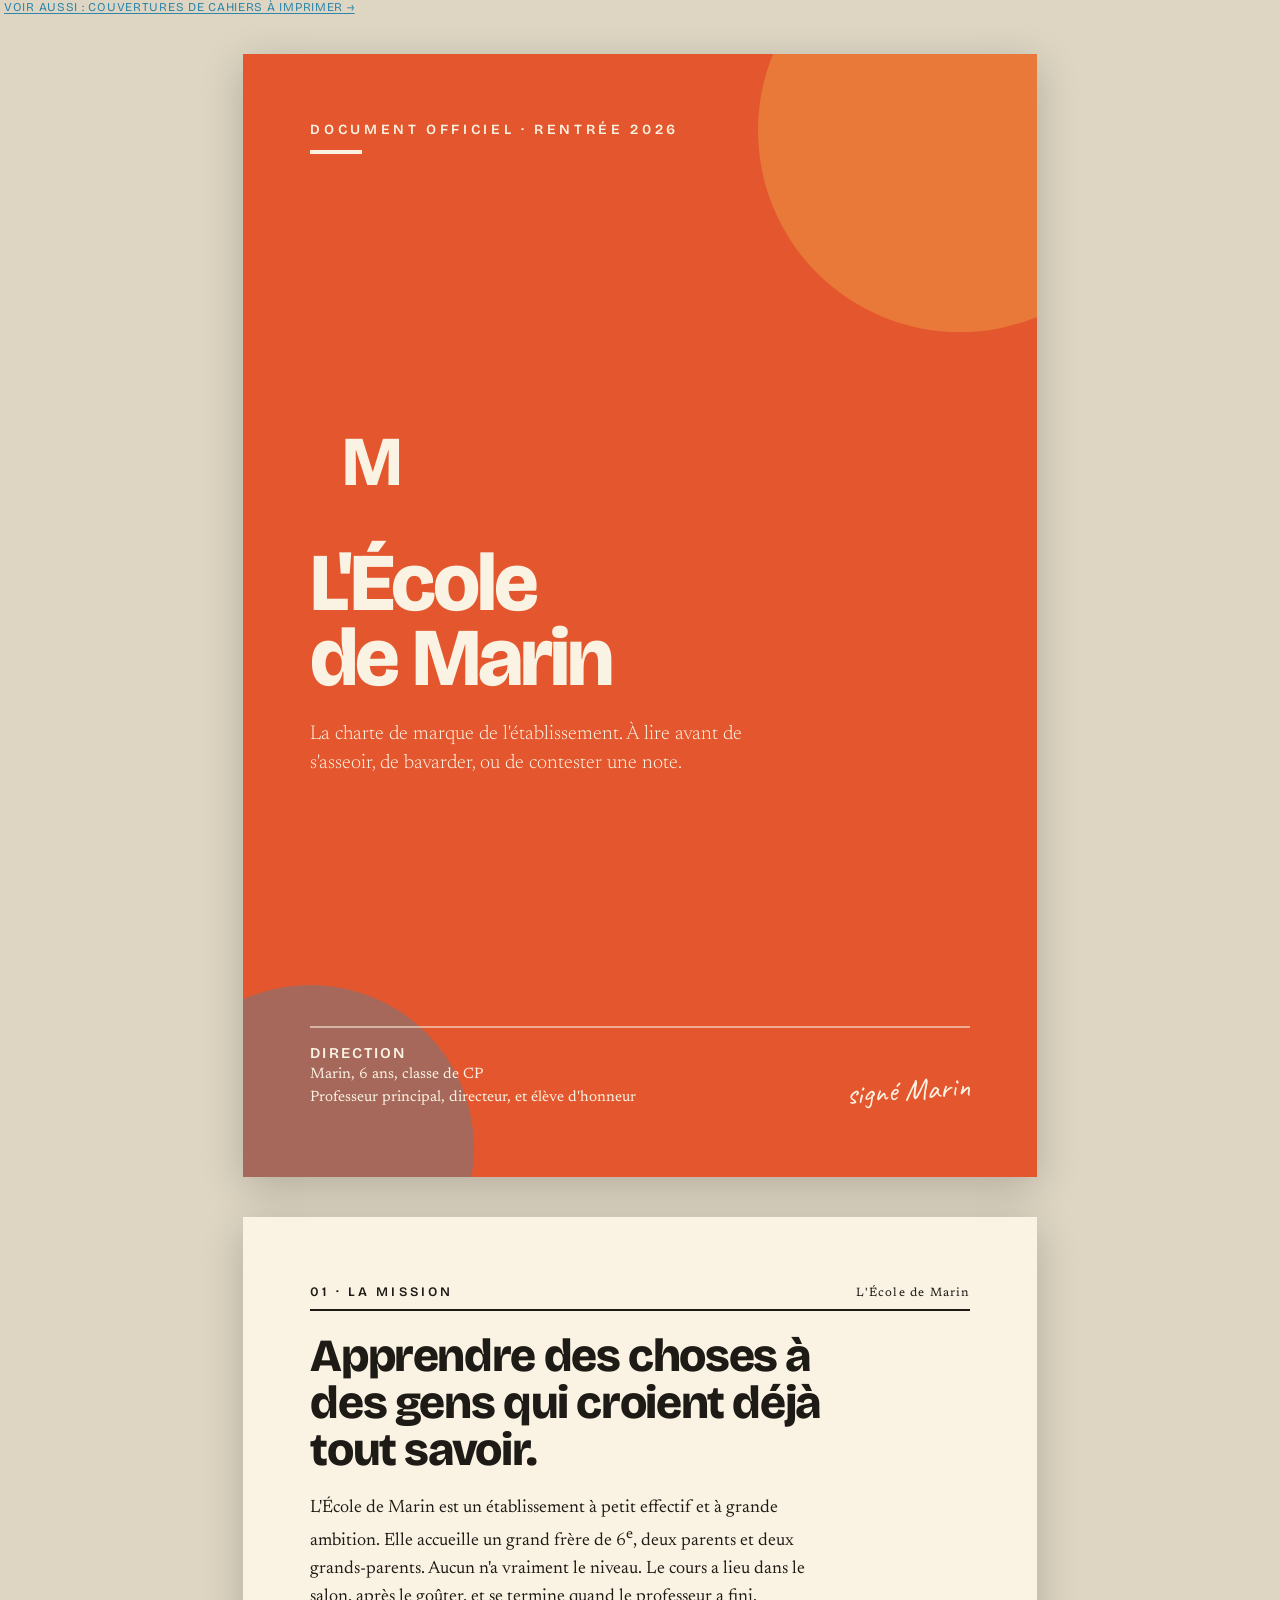
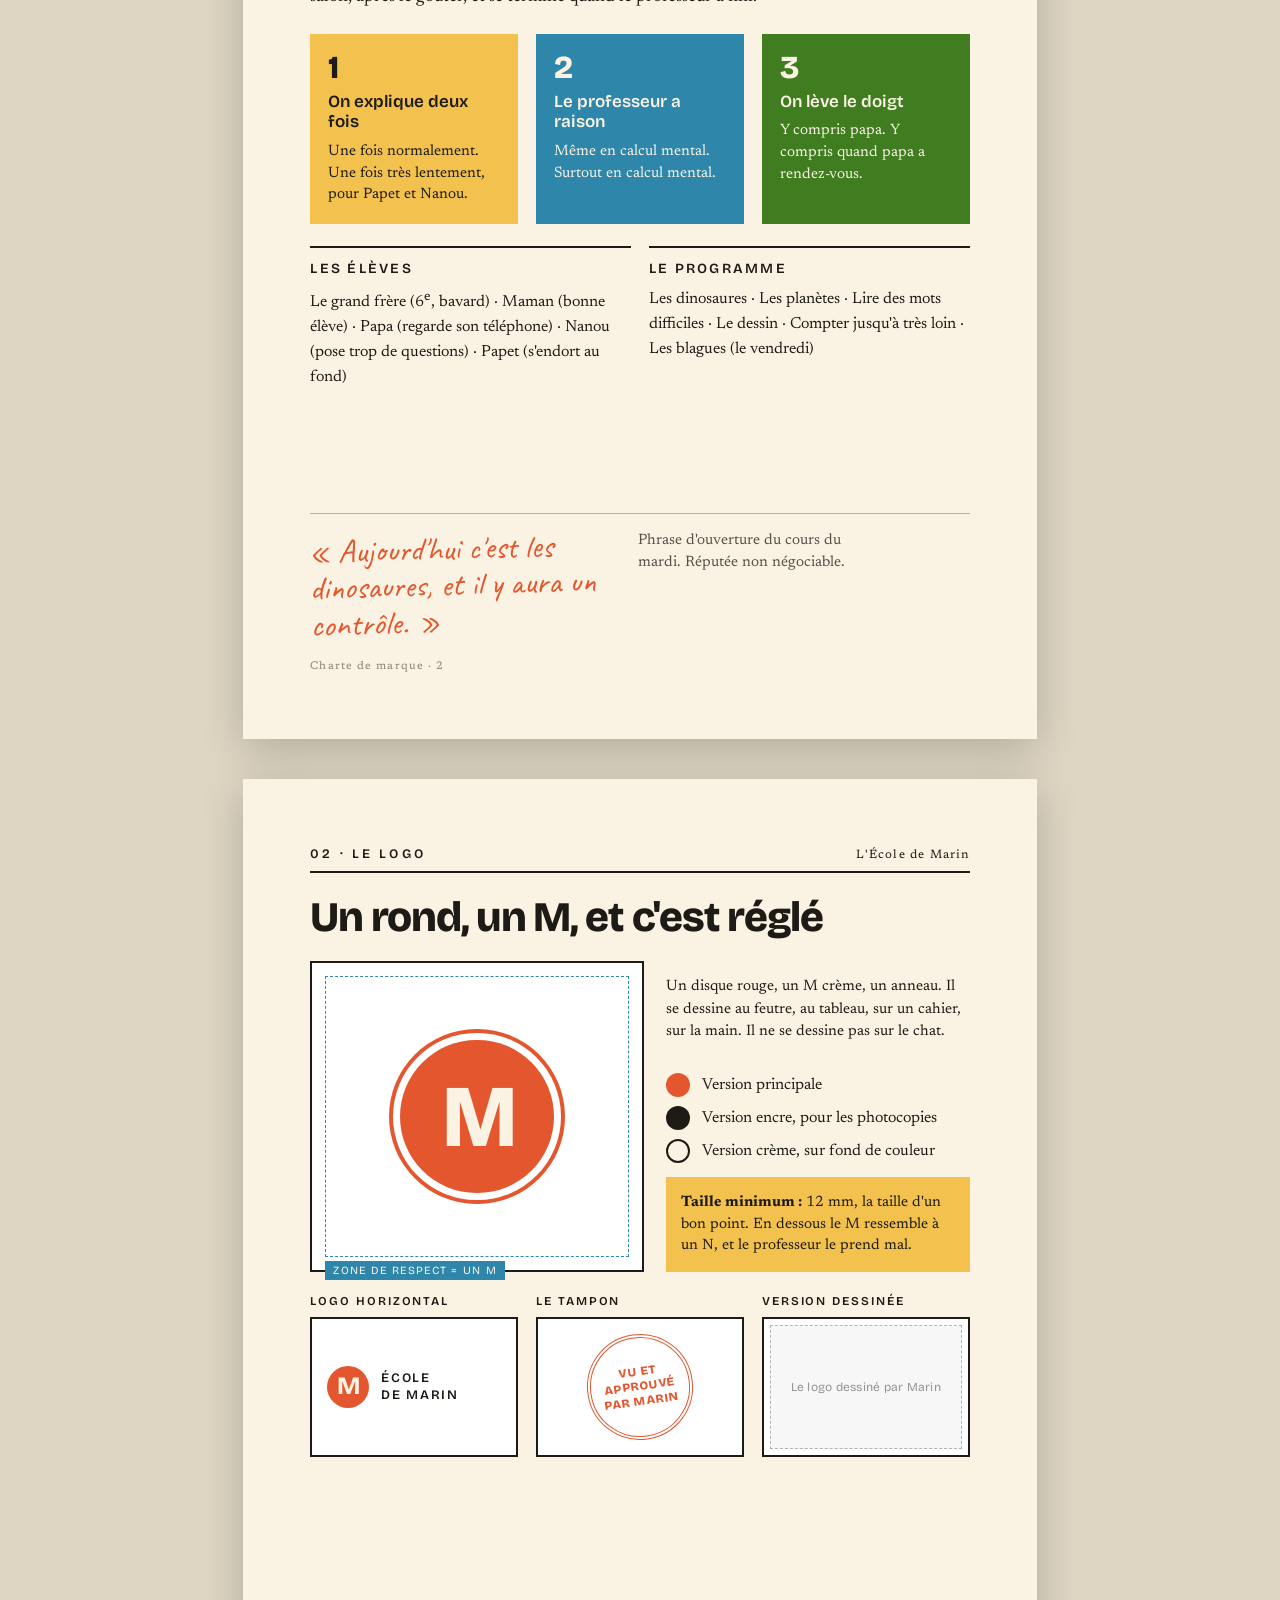
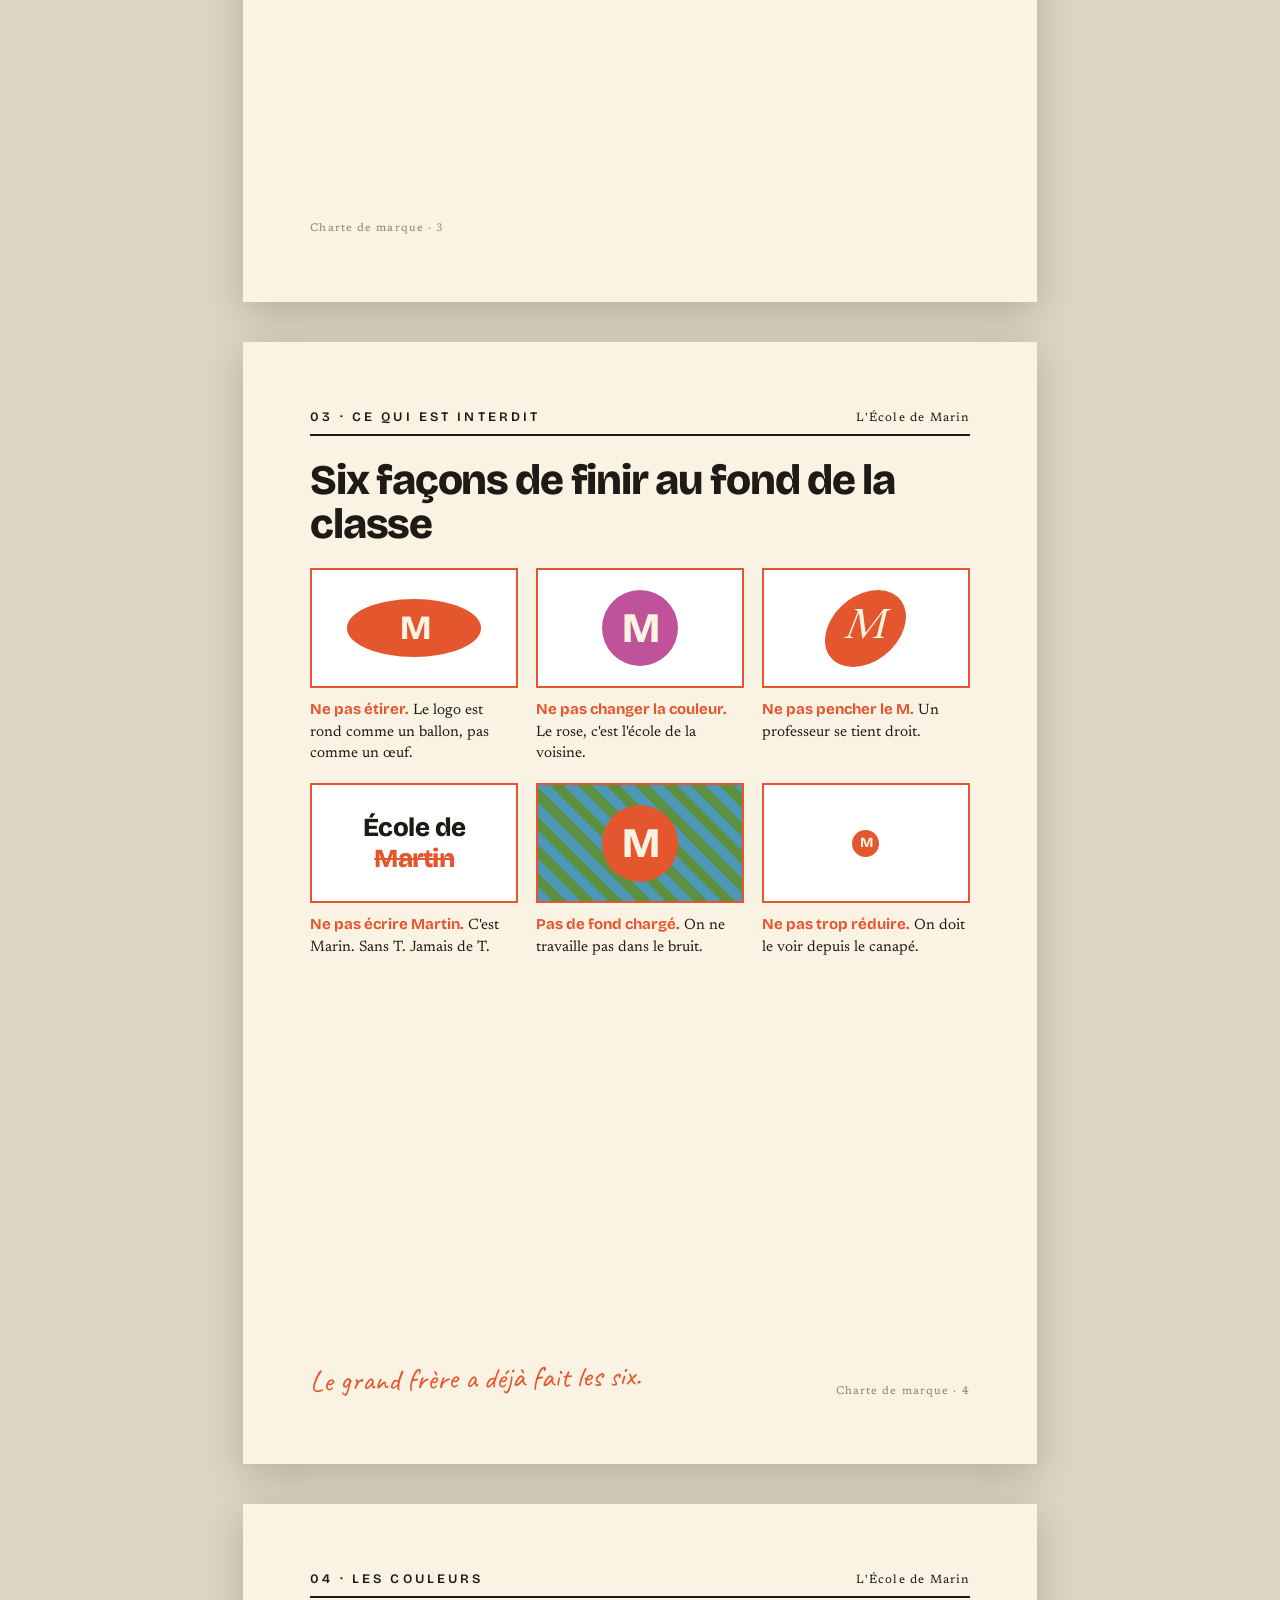
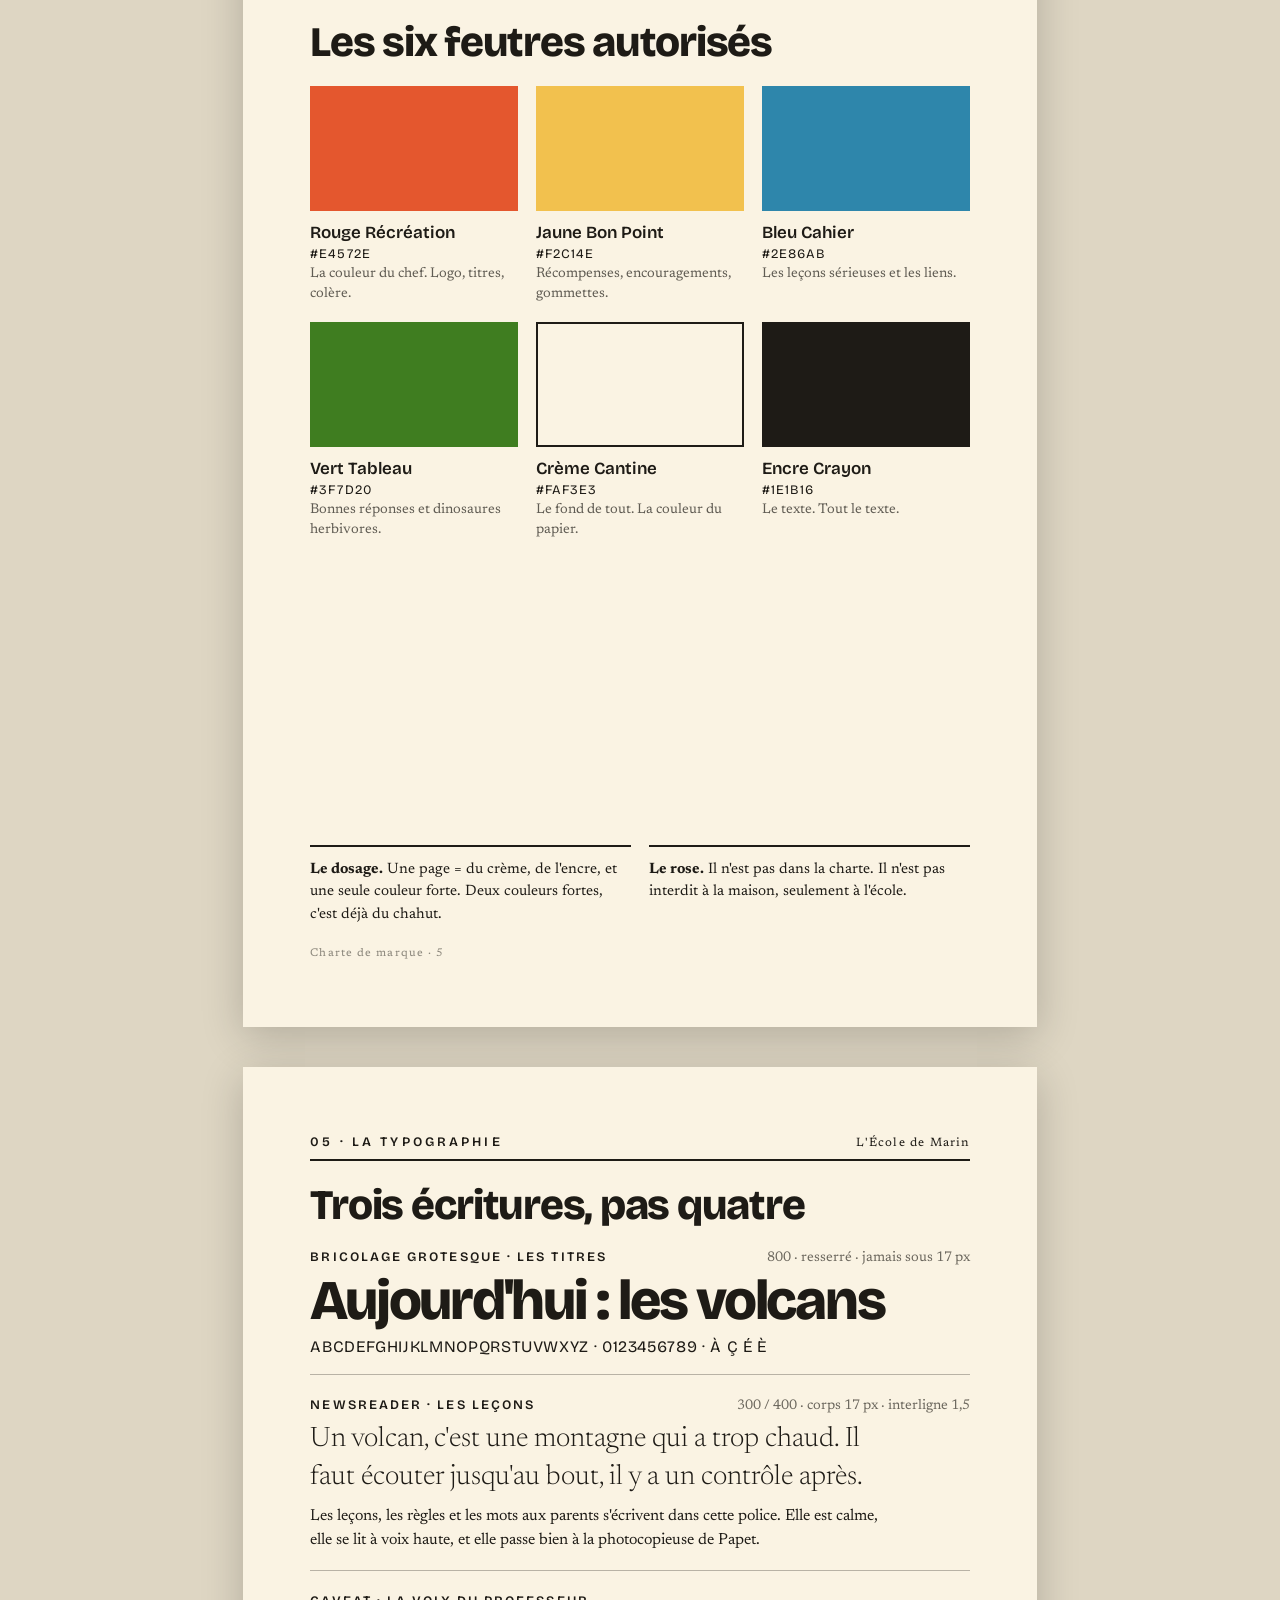
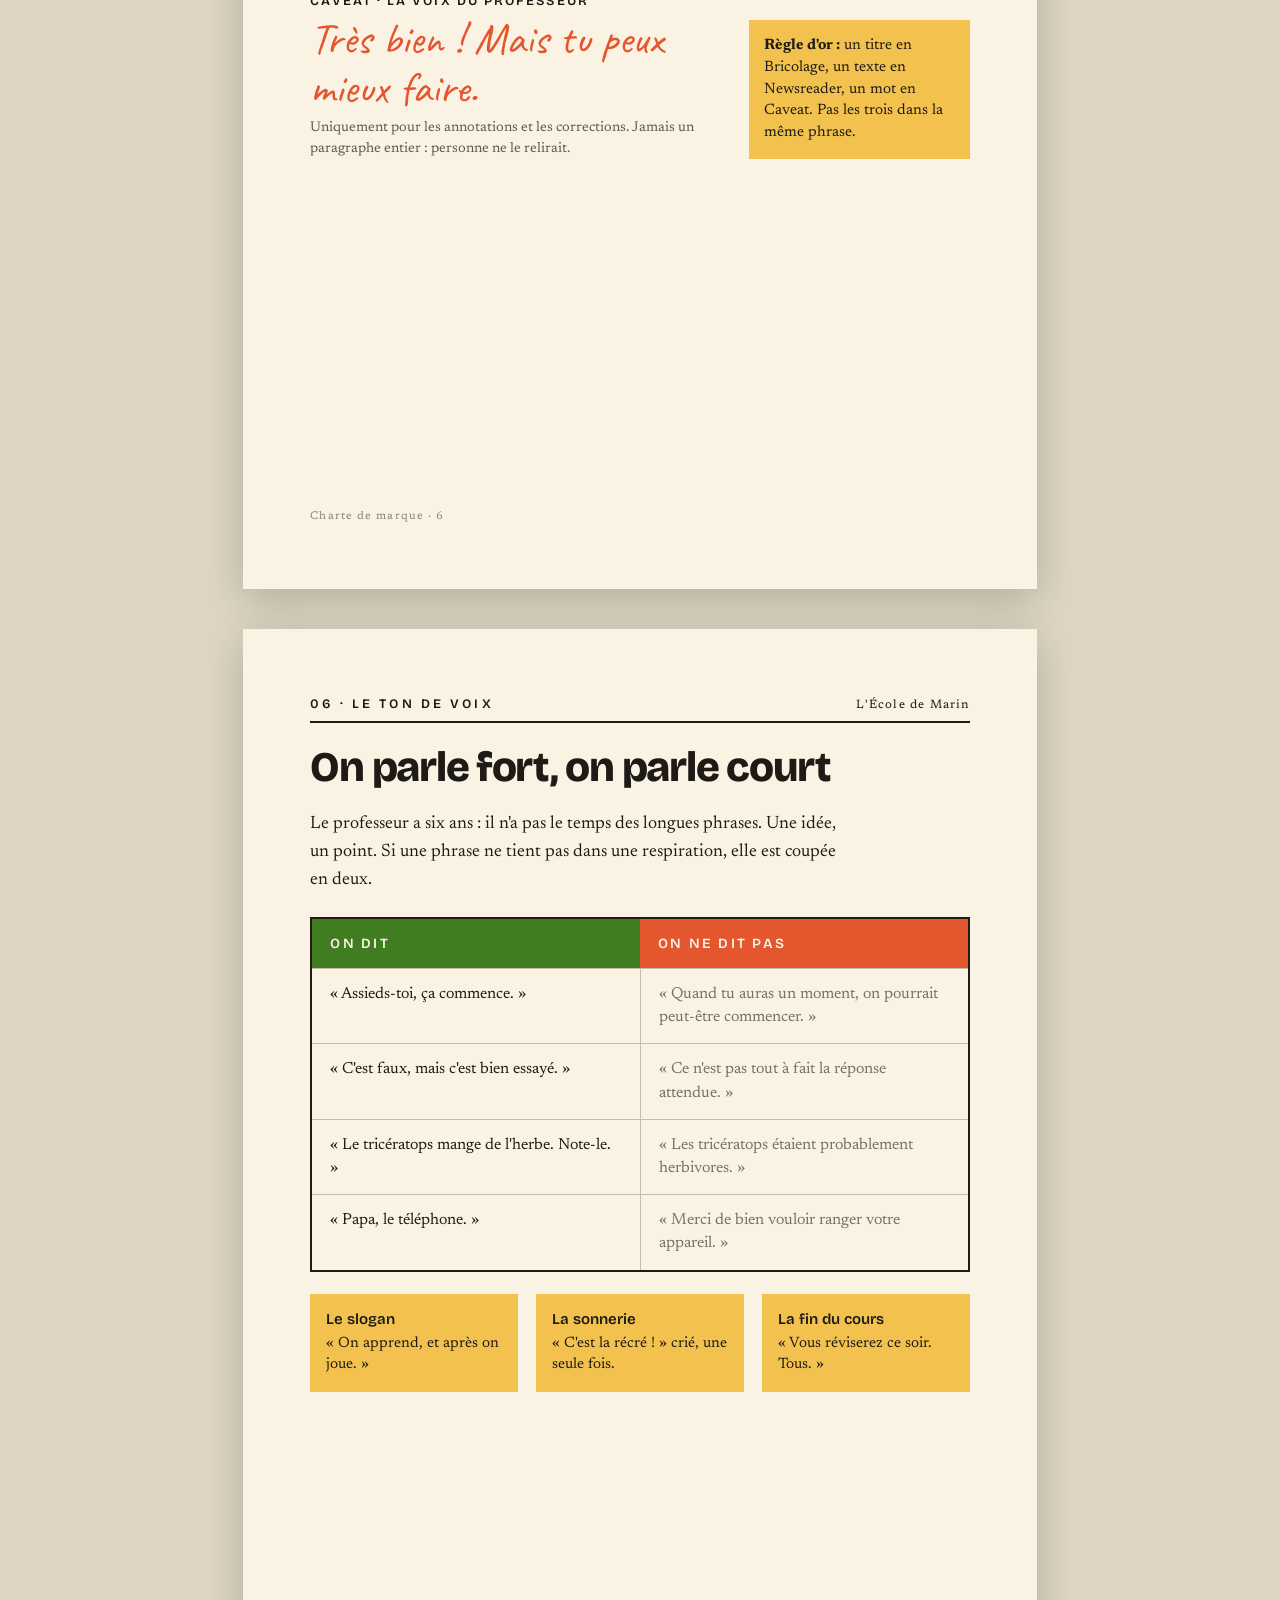
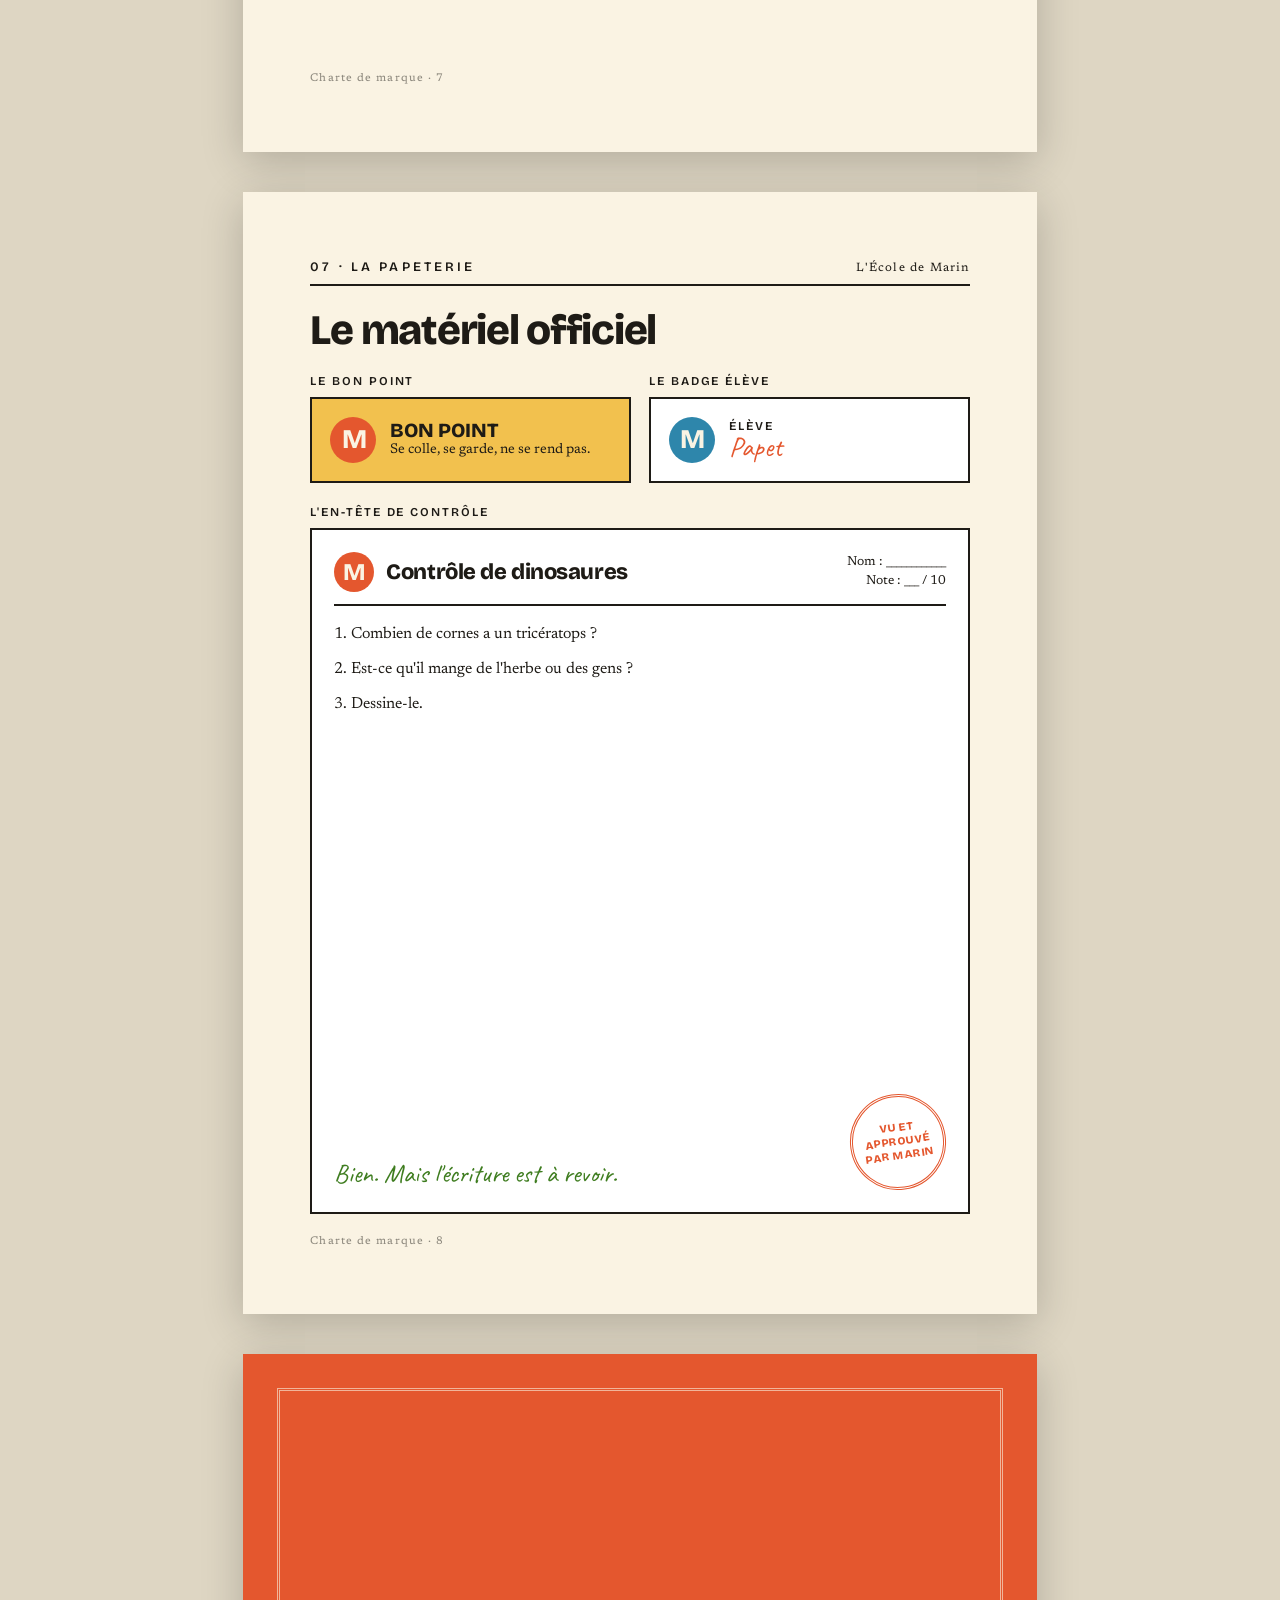
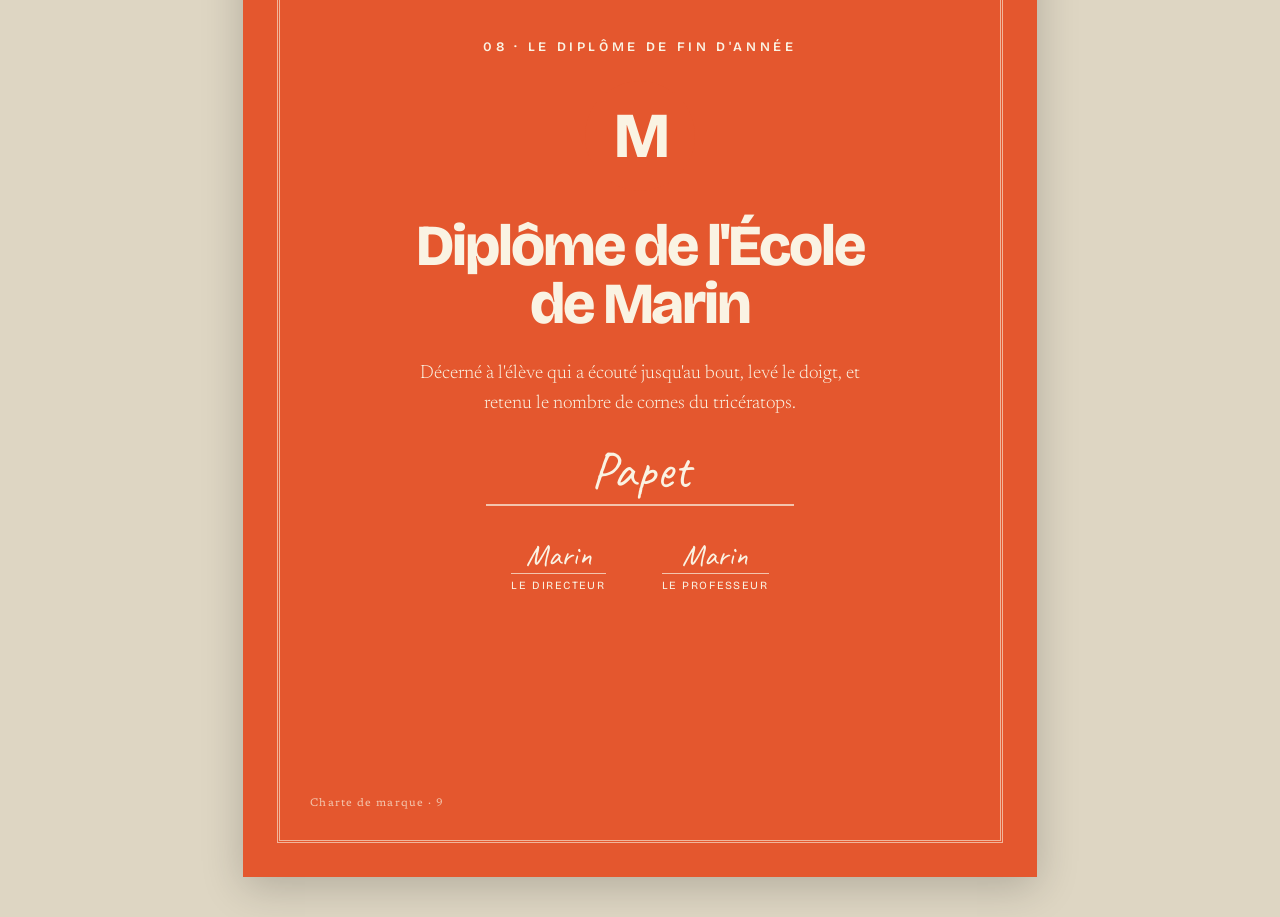
==== commit ae002bc4: "Add printable notebook covers (couvertures de cahiers) Six A4 covers, one per subject in the brand g" ====
--- a/index.html
+++ b/index.html
@@ -12,6 +12,8 @@
 </head>
 <body>
 
+<nav class="site-nav"><a href="cahiers.html">Voir aussi : couvertures de cahiers à imprimer →</a></nav>
+
 <main class="pages">
 
 <!-- 01 — Couverture -->
--- a/styles.css
+++ b/styles.css
@@ -792,6 +792,122 @@
   color: rgba(250, 243, 227, 0.7);
 }
 
+/* ---------- site nav (screen only) ---------- */
+
+.site-nav {
+  width: var(--page-w);
+  max-width: 100%;
+  padding: 0 4px;
+  font-family: var(--font-display);
+  font-size: 12px;
+  letter-spacing: 0.06em;
+  text-transform: uppercase;
+  color: rgba(30, 27, 22, 0.6);
+}
+
+/* ---------- couvertures de cahiers ---------- */
+
+.sheet--cahier {
+  background: var(--cahier-bg, var(--cream));
+  color: var(--cahier-fg, var(--ink));
+  display: flex;
+  flex-direction: column;
+  justify-content: center;
+  align-items: center;
+  text-align: center;
+  gap: 28px;
+}
+
+.sheet--cahier--bordered { border: 10px solid var(--ink); }
+
+.cahier-blob {
+  position: absolute;
+  right: -1.5in;
+  bottom: -1.6in;
+  width: 4in;
+  height: 4in;
+  border-radius: 50%;
+  background: var(--cahier-fg, var(--ink));
+  opacity: 0.08;
+}
+
+.cahier-kicker {
+  position: absolute;
+  top: var(--page-pad);
+  left: var(--page-pad);
+  right: var(--page-pad);
+  display: flex;
+  justify-content: space-between;
+  border-bottom: 2px solid rgba(128, 128, 128, 0.35);
+  padding-bottom: 9px;
+  font-family: var(--font-display);
+  font-weight: 600;
+  font-size: 12px;
+  letter-spacing: 0.22em;
+  text-transform: uppercase;
+}
+
+.cahier-mid {
+  position: relative;
+  display: flex;
+  flex-direction: column;
+  align-items: center;
+  gap: 26px;
+}
+
+.cahier-title {
+  margin: 0;
+  max-width: 6in;
+  font-family: var(--font-display);
+  font-weight: 800;
+  font-size: 64px;
+  line-height: 1.03;
+  letter-spacing: -0.03em;
+}
+
+.cahier-title__sub {
+  display: inline-block;
+  margin-top: 6px;
+  font-size: 0.48em;
+  font-weight: 600;
+  letter-spacing: -0.01em;
+}
+
+.cahier-fields {
+  position: relative;
+  display: flex;
+  flex-direction: column;
+  gap: 14px;
+  font-size: 19px;
+}
+
+.cahier-field {
+  display: flex;
+  align-items: baseline;
+  gap: 10px;
+  font-family: var(--font-display);
+  font-weight: 600;
+  letter-spacing: 0.04em;
+  text-transform: uppercase;
+  font-size: 13px;
+}
+
+.cahier-field__line {
+  width: 2.6in;
+  border-bottom: 1.5px solid currentColor;
+  opacity: 0.6;
+}
+
+.cahier-note {
+  position: absolute;
+  left: var(--page-pad);
+  right: var(--page-pad);
+  bottom: var(--page-pad);
+  font-size: 11px;
+  letter-spacing: 0.08em;
+  opacity: 0.6;
+}
+
 /* ---------- print ---------- */
 
 @page {
@@ -802,6 +918,7 @@
 @media print {
   html, body { background: #fff; }
   .pages { gap: 0; padding: 0; }
+  .site-nav { display: none; }
   .sheet {
     box-shadow: none;
     break-after: page;
